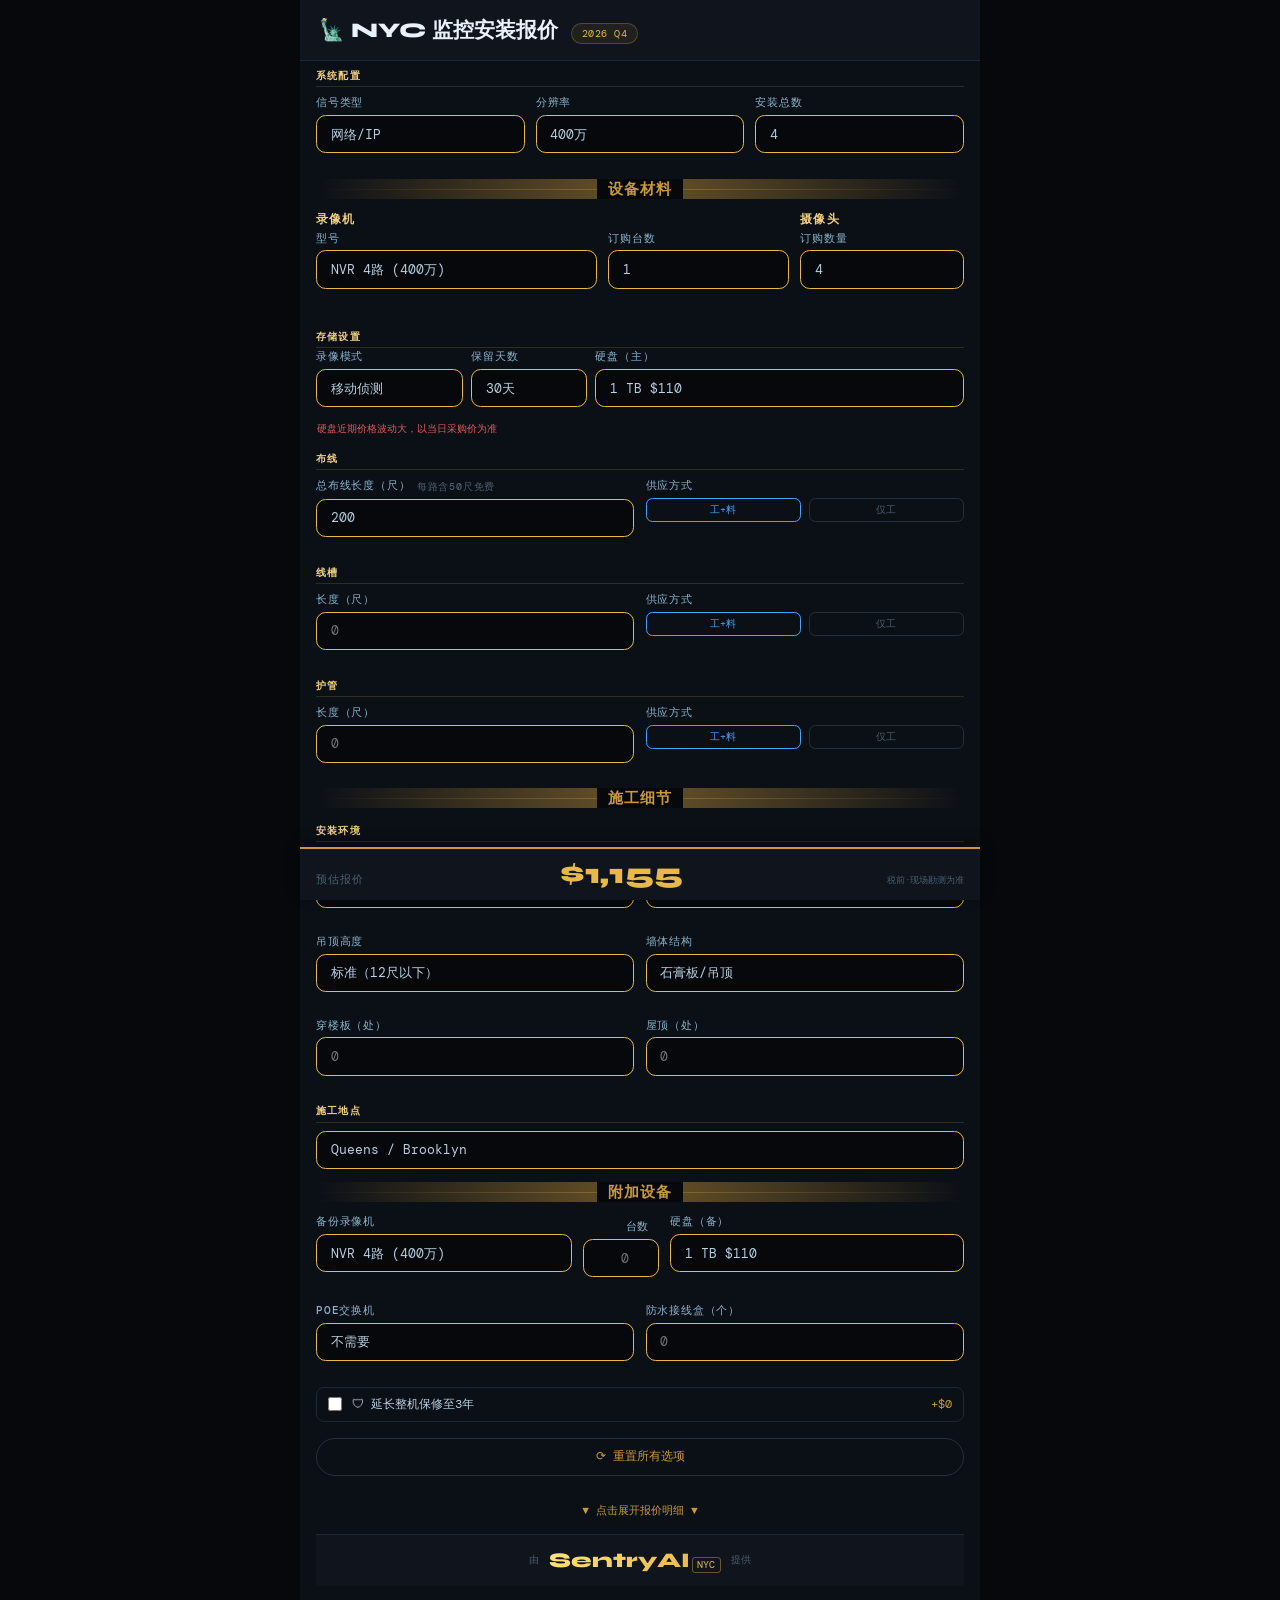
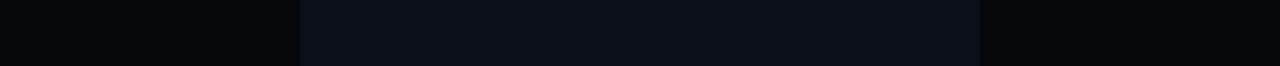
==== camquote/index.html @ ff7519e8 "camquote folder just created" ====
<!DOCTYPE html>
<html lang="zh">
<head>
<meta charset="UTF-8">
<meta name="viewport" content="width=device-width, initial-scale=1.0, user-scalable=yes">
<title>NYC 监控安装报价</title>
<link href="https://fonts.googleapis.com/css2?family=DM+Mono:ital,wght@0,400;0,500;1,400&family=Syne:wght@700;800&display=swap" rel="stylesheet">
<style>
*,*::before,*::after{margin:0;padding:0;box-sizing:border-box}
:root{
  --bg:#06080c;--s0:#0b0f16;--s1:#0f141d;--s2:#141b26;
  --border:#1c2736;--bdr2:#243040;
  --gold:#c9993a;--goldbr:#e8b84b;
  --blue:#4aa3ff; --bluebr:#6fb9ff;
  --text:#b8cfdf;--muted:#486070;--dim:#253545;
  --green:#5bc98a;--red:#e05c5c;
  --mono:'DM Mono',monospace;--head:'Syne',sans-serif;
}
body{background:var(--bg);color:var(--text);font-family:var(--mono);min-height:100vh;padding:0;margin:0}
.shell{max-width:680px;margin:0 auto;background:var(--s0);min-height:100vh;display:flex;flex-direction:column;position:relative}
.hdr{background:var(--s1);padding:1rem 1.2rem;border-bottom:1px solid var(--border);display:flex;align-items:baseline;gap:0.8rem;flex-wrap:wrap;position:sticky;top:0;z-index:10}
.hdr-title{font-family:var(--head);font-size:1.3rem;font-weight:800;color:#e8f2fc}
.tag{font-size:.6rem;padding:.18rem .6rem;border-radius:20px;background:#c9993a18;border:.5px solid #c9993a55;color:var(--goldbr);letter-spacing:.5px}
.main{padding:0 1rem 80px 1rem;flex:1}
.slabel{font-family:var(--head);font-size:.65rem;font-weight:700;text-transform:uppercase;letter-spacing:1.2px;color:#f0d080;margin:1rem 0 .5rem;padding-bottom:.2rem;border-bottom:1px solid #c9993a33}
.slabel:first-child{margin-top:.5rem}
.field{margin-bottom:.8rem}
.field>span{display:block;font-size:.68rem;color:#8ab4cc;text-transform:uppercase;letter-spacing:.8px;margin-bottom:.3rem;font-weight:500}
select,input[type=number],input[type=text]{width:100%;background:var(--bg);border:1px solid var(--goldbr);border-radius:.6rem;padding:.6rem .85rem;font-size:.83rem;font-family:var(--mono);color:var(--text);appearance:none}
select:focus,input:focus{outline:none;border-color:var(--gold)}
.hint{font-size:.62rem;color:var(--muted);margin-top:.2rem;line-height:1.4}
.hint-inline{font-size:.62rem;color:var(--muted);margin-left:.4rem;vertical-align:middle;display:inline-block;}
.hint-warn{font-size:.62rem;color:#c9993a;margin-top:.2rem}
.hint-alert{font-size:.62rem;color:var(--red);margin-top:.2rem;font-weight:500}
.field-row2{display:grid;grid-template-columns:1fr 1fr;gap:.7rem;margin-bottom:.8rem}
/* three-column rows for compact groups */
.field-row3{display:grid;grid-template-columns:1fr 1fr 1fr;gap:.7rem;margin-bottom:.8rem}
.field-row4{display:grid;grid-template-columns:1fr 1fr 1fr;gap:.7rem;margin-bottom:.8rem}
.field-row-compact{display:grid;grid-template-columns:1.4fr 0.8fr 1fr;gap:.7rem;margin-bottom:.8rem}
.field-row-section{display:grid;grid-template-columns:1fr 1fr;gap:.7rem;margin-bottom:.25rem}
.section-title{display:block;font-family:var(--head);font-size:.72rem;font-weight:700;text-transform:uppercase;letter-spacing:1.2px;color:#f0d080}
.section-divider{height:1px;margin:.3rem 0 1rem;background:linear-gradient(90deg,transparent,rgba(201,153,58,.5),transparent);position:relative}
.section-divider::before{content:'⋯';position:absolute;top:-.55rem;left:50%;transform:translateX(-50%);color:var(--gold);background:var(--bg);padding:0 .3rem;font-size:.8rem}
.section-divider.section-divider-label{height:auto;margin:.8rem 0;display:flex;justify-content:center;align-items:center;position:relative;color:var(--gold);font-size:.92rem;font-weight:700;letter-spacing:1px;}
.section-divider.section-divider-label::before{content:none}
.section-divider.section-divider-label::after{content:'';position:absolute;left:0;right:0;top:50%;height:1px;background:linear-gradient(90deg,transparent,rgba(201,153,58,.4),transparent);z-index:0}
.section-divider.section-divider-label span{position:relative;z-index:1;padding:0 .7rem;background:var(--bg);}
.checks{display:flex;flex-direction:column;gap:.5rem}
.chk{display:flex;align-items:center;gap:.6rem;font-size:.78rem;color:var(--text);cursor:pointer;padding:.5rem .7rem;border-radius:.5rem;border:1px solid var(--border)}
.chk:hover{border-color:var(--bdr2)}
.chk input{accent-color:var(--goldbr);width:14px;height:14px}
.chk-price{margin-left:auto;color:var(--gold);font-size:.72rem}
.warehouse-extra{display:none;background:var(--s2);border:1px solid var(--border);border-radius:.7rem;padding:.7rem .8rem;margin-bottom:.8rem}
.warehouse-extra.show{display:block}
.btn-reset{width:100%;margin:1rem 0 1.2rem;padding:.6rem;background:transparent;border:1px solid var(--bdr2);border-radius:2rem;color:var(--gold);font-family:var(--mono);font-size:.75rem;cursor:pointer}
.btn-reset:hover{border-color:var(--goldbr);background:#c9993a0d}
.price-bar{position:fixed;bottom:0;left:0;right:0;max-width:680px;margin:0 auto;background:var(--s1);border-top:2px solid var(--gold);padding:0.7rem 1rem;display:flex;justify-content:space-between;align-items:baseline;z-index:20;box-shadow:0 -4px 12px rgba(0,0,0,0.4)}
.total-lbl{font-size:.7rem;color:var(--muted);letter-spacing:1px;text-transform:uppercase}
.total-num{font-family:var(--head);font-size:1.8rem;font-weight:800;color:var(--goldbr);line-height:1}
.total-note{font-size:.55rem;color:var(--muted);margin-left:.5rem}
.breakdown{margin-top:.5rem;width:100%;border-collapse:collapse;background:var(--s2);border-radius:.8rem;overflow:hidden}
.br-head td{font-family:var(--head);font-size:.6rem;font-weight:700;text-transform:uppercase;letter-spacing:1px;color:var(--gold);padding:.6rem 0 .2rem;border-bottom:1px solid var(--bdr2)}
.br-row td{padding:.35rem 0;border-bottom:1px solid var(--border);font-size:.75rem}
.br-label{color:var(--muted)}
.br-amt{text-align:right;font-weight:500;color:var(--text)}
.br-amt.zero{color:var(--dim)}
.br-amt.accent{color:var(--goldbr)}
.br-sub td{padding:.5rem 0;border-top:1px solid var(--bdr2);font-size:.78rem;font-weight:500}
.est-box{background:var(--s2);border:1px solid var(--border);border-radius:.8rem;padding:.8rem;margin:1rem 0}
.est-item{display:flex;justify-content:space-between;align-items:baseline;margin-bottom:.4rem}
.est-lbl{font-size:.65rem;color:var(--muted)}
.est-val{font-size:.9rem;color:var(--goldbr);font-weight:500}
.logo-footer{border-top:1px solid var(--border);padding:.8rem;background:var(--s1);display:flex;justify-content:center;align-items:center;gap:.6rem;margin-top:1rem}
.logo-by,.logo-provide{font-size:.65rem;color:var(--muted)}
.sentryai-wordmark{display:inline-flex;align-items:flex-end}
.s-sentry{font-family:'Syne',sans-serif;font-weight:800;font-size:1.3rem;background:linear-gradient(130deg,#ffe47a,#e8b84b);-webkit-background-clip:text;-webkit-text-fill-color:transparent}
.s-ai{font-family:var(--mono);font-size:.6rem;color:var(--goldbr);margin-left:.1rem;border:.5px solid #e8b84b66;border-radius:3px;padding:.02rem .3rem}
.footnote{background:var(--bg);border-top:1px solid var(--border);padding:.5rem;font-size:.55rem;color:var(--muted);text-align:center}
.detail-toggle{text-align:center;margin:0.5rem 0;cursor:pointer;color:var(--gold);font-size:.7rem}
.detail-collapse{display:none}
.red-warning{color:var(--red);font-size:.65rem;margin-top:.3rem;font-weight:500}
.supply-select{display:flex;gap:.5rem;margin-top:.3rem}
.supply-option{flex:1;text-align:center;padding:.25rem;border-radius:.4rem;border:1px solid var(--bdr2);font-size:.65rem;cursor:pointer;background:transparent;color:var(--muted)}
.supply-option.active{border-color:var(--blue);background:transparent;color:var(--blue)}
</style>
</head>
<body>
<div class="shell">
<header class="hdr">
  <span class="hdr-title">🗽 NYC 监控安装报价</span>
  <span class="tag" id="tagDate"></span>
</header>

<div class="main">
  <!-- 系统配置 -->
  <div class="slabel">系统配置</div>
  <div class="field-row4">
    <div class="field">
      <span>信号类型</span>
      <select id="camType">
        <option value="ip">网络/IP</option>
        <option value="coax">同轴/模拟</option>
      </select>
    </div>
    <div class="field">
      <span>分辨率</span>
      <select id="resolution">
        <option value="2mp">200万</option>
        <option value="4mp" selected>400万</option>
        <option value="8mp">800万</option>
      </select>
    </div>
    <div class="field">
      <span>安装总数</span>
      <input type="number" id="camCount" min="0" max="256" value="4">
    </div>
  </div>
  <div class="section-divider section-divider-label"><span>设备材料</span></div>

  <!-- 录像机/摄像头 -->
  <div class="field-row-section" style="grid-template-columns:1.3fr 0.45fr; align-items:center; gap:.7rem;">
    <div class="section-title">录像机</div>
    <div class="section-title">摄像头</div>
  </div>
  <div class="field-row2" style="grid-template-columns:1.3fr 0.45fr; margin-bottom:.2rem;">
    <div class="field">
      <div class="field-row-compact" style="grid-template-columns:0.7fr 0.45fr;">
        <div class="field">
          <span>型号</span>
          <select id="recorderModel"></select>
        </div>
        <div class="field" style="align-self:flex-end;">
          <span style="white-space:nowrap;">订购台数</span>
          <input type="number" id="recorderQtyMain" min="0" max="1" value="1" step="1">
        </div>
      </div>
    </div>
    <div class="field">
      <span>订购数量</span>
      <input type="number" id="cameraBuyQty" min="0" max="256" value="4" step="1">
    </div>
  </div>

  <!-- 存储设置 -->
  <div class="slabel" style="margin:.1rem 0 .05rem">存储设置</div>
  <div class="field-row3" style="grid-template-columns:0.7fr 0.55fr 1.75fr; gap:.5rem;">
    <div class="field">
      <span>录像模式</span>
      <select id="recordMode">
        <option value="motion" selected>移动侦测</option>
        <option value="continuous">连续录像</option>
      </select>
    </div>
    <div class="field">
      <span>保留天数</span>
      <select id="retainDays">
        <option value="15">15天</option>
        <option value="30" selected>30天</option>
        <option value="60">60天</option>
      </select>
    </div>
    <div class="field">
      <span>硬盘（主）</span>
      <select id="hdd"></select>
    </div>
  </div>
  <div class="red-warning" style="margin:-0.65rem .05rem .35rem .05rem;">硬盘近期价格波动大，以当日采购价为准</div>

  <!-- 布线 -->
  <div class="slabel">布线</div>
  <div class="field-row2">
    <div class="field">
      <span>总布线长度（尺）<span class="hint-inline" id="cableHint">每路含50尺免费</span></span>
      <input type="number" id="totalCableFt" min="0" value="200" step="10">
    </div>
    <div class="field">
      <span>供应方式</span>
      <div class="supply-select" id="cableSupplyGroup">
        <div class="supply-option active" data-cable="full">工+料</div>
        <div class="supply-option" data-cable="self">仅工</div>
      </div>
    </div>
  </div>

  <!-- 线槽 -->
  <div class="slabel">线槽</div>
  <div class="field-row2">
    <div class="field">
      <span>长度（尺）</span>
      <input type="number" id="mouldingFt" min="0" value="" placeholder="0" step="10">
    </div>
    <div class="field">
      <span>供应方式</span>
      <div class="supply-select" id="mouldSupplyGroup">
        <div class="supply-option active" data-mould="full">工+料</div>
        <div class="supply-option" data-mould="self">仅工</div>
      </div>
    </div>
  </div>

  <!-- 护管 -->
  <div class="slabel">护管</div>
  <div class="field-row2">
    <div class="field">
      <span>长度（尺）</span>
      <input type="number" id="pipeFt" min="0" value="" placeholder="0" step="10">
    </div>
    <div class="field">
      <span>供应方式</span>
      <div class="supply-select" id="pipeSupplyGroup">
        <div class="supply-option active" data-pipe="full">工+料</div>
        <div class="supply-option" data-pipe="self">仅工</div>
      </div>
    </div>
  </div>
  <div class="section-divider section-divider-label"><span>施工细节</span></div>

  <!-- 安装环境 -->
  <div class="slabel">安装环境</div>
  <div class="field-row2">
    <div class="field">
      <span>场所类型</span>
      <select id="siteType">
        <option value="house">独立屋/商铺</option>
        <option value="apartment">公寓楼</option>
        <option value="office">办公室</option>
        <option value="warehouse">仓库/厂房</option>
      </select>
    </div>
    <div class="field">
      <span>施工状态</span>
      <select id="siteStatus">
        <option value="0.9">装修中</option>
        <option value="1.0" selected>已装修</option>
        <option value="1.1">有住户</option>
        <option value="1.2">营业中</option>
      </select>
    </div>
  </div>
  <div class="warehouse-extra" id="warehouseExtra">
    <div class="field" style="margin-bottom:0">
      <span>货架 / 障碍物</span>
      <select id="rackFactor">
        <option value="1.0">无货架 / 空旷</option>
        <option value="1.2">有货架 / 障碍物</option>
      </select>
    </div>
  </div>
  <div class="field-row2">
    <div class="field">
      <span>吊顶高度</span>
      <select id="ceilHeight">
        <option value="0">标准（12尺以下）</option>
        <option value="300">中高（12-17尺）+$300</option>
        <option value="lift">超高（17尺以上）需另计</option>
      </select>
    </div>
    <div class="field">
      <span>墙体结构</span>
      <select id="wallType">
        <option value="soft">石膏板/吊顶</option>
        <option value="tile">瓷砖墙 +$50/路</option>
        <option value="hard">混凝土/金属 +$30/路</option>
        <option value="siding">外墙挂板</option>
      </select>
    </div>
  </div>
  <div class="field" id="sidingField" style="display:none">
    <span>外墙挂板长度（尺）</span>
    <input type="number" id="sidingFt" min="0" value="" placeholder="0" step="10">
    <div class="hint">$0.5 / 尺</div>
  </div>
  <!-- 穿透（楼板 / 屋顶） -->
  <div class="field-row2">
    <div class="field">
      <span>穿楼板（处）</span>
      <input type="number" id="floorPen" min="0" value="" placeholder="0" step="1">
    </div>
    <div class="field">
      <span>屋顶（处）</span>
      <input type="number" id="roofPen" min="0" value="" placeholder="0" step="1">
    </div>
  </div>
  <div class="hint-alert" id="liftHint" style="display:none">⚠ 需高空作业车，费用 $2,000 起，请来电确认</div>

  <!-- 施工地点 -->
  <div class="slabel">施工地点</div>
  <div class="field">
    <select id="borough">
      <option value="0">Queens / Brooklyn</option>
      <option value="20">Staten Island / Bronx +$20</option>
      <option value="100">Manhattan +$100</option>
      <option value="50">25–50 英里 +$50</option>
      <option value="150">50 英里以上 +$150</option>
    </select>
  </div>

  <div class="section-divider section-divider-label"><span>附加设备</span></div>
  <div class="field-row-compact" style="grid-template-columns:1.35fr 0.4fr 1.55fr;">
    <div class="field">
      <span>备份录像机</span>
      <select id="recorderModel2"></select>
    </div>
    <div class="field" style="text-align:right;">
      <span style="display:inline-block;transform:translateX(-0.9em);">台数</span>
      <input type="number" id="recorderQty2" min="0" max="1" value="" placeholder="0" step="1" style="text-align:right;">
    </div>
    <div class="field">
      <span>硬盘（备）</span>
      <select id="hdd2"></select>
    </div>
  </div>
  <div class="field-row2">
    <div class="field">
      <span>PoE交换机</span>
      <select id="poeSwitch">
        <option value="0">不需要</option>
        <option value="65">4路 $65</option>
        <option value="95">8路 $95</option>
        <option value="145">16路 $145</option>
      </select>
    </div>
    <div class="field">
      <span>防水接线盒（个）</span>
      <input type="number" id="weatherBox" min="0" value="" placeholder="0" step="1">
    </div>
  </div>
  <div class="checks">
    <label class="chk">
      <input type="checkbox" id="chkWarranty">
      🛡 延长整机保修至3年
      <span class="chk-price" id="warrantyPrice">按录像机50%计算</span>
    </label>
  </div>

  <button class="btn-reset" id="btnReset">⟳ 重置所有选项</button>

  <!-- 施工预估 -->
  <!-- 明细折叠 -->
  <div class="detail-toggle" id="toggleDetail">▼ 点击展开报价明细 ▼</div>
  <div id="detailPanel" class="detail-collapse">
    <table class="breakdown">
      <tr class="br-head"><td colspan="2">设备</td></tr>
      <tr class="br-row"><td class="br-label">录像机<span id="lblRec"></span></td><td class="br-amt" id="valRec">—</td></tr>
       <tr class="br-row" id="rowRec2" style="display:none"><td class="br-label">备份录像机<span id="lblRec2"></span></td><td class="br-amt" id="valRec2">—</td></tr>
      <tr class="br-row"><td class="br-label">摄像头<span id="lblCam"></span></td><td class="br-amt" id="valCam">—</td></tr>
      <tr class="br-row"><td class="br-label">硬盘<span id="lblHdd"></span></td><td class="br-amt" id="valHdd">—</td></tr>
      <tr class="br-row" id="rowHdd2" style="display:none"><td class="br-label">备机硬盘<span id="lblHdd2"></span></td><td class="br-amt" id="valHdd2">—</td></tr>
      <tr class="br-sub"><td class="br-label">设备小计</td><td class="br-amt accent" id="valEquipSub">—</td></tr>
      <tr class="br-head"><td colspan="2">人工</td></tr>
      <tr class="br-row"><td class="br-label">基础出工</td><td class="br-amt" id="valBase">—</td></tr>
      <tr class="br-row"><td class="br-label"><span id="lblCamCount">0</span> 路 × $95</td><td class="br-amt" id="valLaborBase">—</td></tr>
      <tr class="br-row" id="rowLaborAdj"><td class="br-label">环境系数</td><td class="br-amt" id="valLaborAdj">—</td></tr>
      <tr class="br-row" id="rowEstDays"><td class="br-label">工时</td><td class="br-amt" id="valEstDays">—</td></tr>
      <tr class="br-row" id="rowWall"><td class="br-label">墙体附加</td><td class="br-amt" id="valWall">—</td></tr>
      <tr class="br-row" id="rowCeil"><td class="br-label">吊顶附加</td><td class="br-amt" id="valCeil">—</td></tr>
      <tr class="br-head"><td colspan="2">布线附加</td></tr>
      <tr class="br-row" id="rowOverrun"><td class="br-label">超出布线</td><td class="br-amt" id="valOverrun">—</td></tr>
      <tr class="br-row" id="rowMoulding"><td class="br-label">线槽</td><td class="br-amt" id="valMoulding">—</td></tr>
      <tr class="br-row" id="rowPipe"><td class="br-label">护管</td><td class="br-amt" id="valPipe">—</td></tr>
      <tr class="br-row" id="rowSiding"><td class="br-label">外墙挂板</td><td class="br-amt" id="valSiding">—</td></tr>
      <tr class="br-row" id="rowFloorPen"><td class="br-label">穿楼板</td><td class="br-amt" id="valFloorPen">—</td></tr>
      <tr class="br-row" id="rowRoofPen" style="display:none"><td class="br-label">屋顶穿透</td><td class="br-amt" id="valRoofPen">—</td></tr>
      <tr class="br-head"><td colspan="2">附加服务</td></tr>
      <tr class="br-row" id="rowPoe"><td class="br-label">PoE交换机</td><td class="br-amt" id="valPoe">—</td></tr>
      <tr class="br-row" id="rowWeather"><td class="br-label">防水接线盒</td><td class="br-amt" id="valWeather">—</td></tr>
      <tr class="br-row" id="rowWarranty"><td class="br-label">延保3年</td><td class="br-amt" id="valWarranty">—</td></tr>
      <tr class="br-head"><td colspan="2">施工地点附加</td></tr>
      <tr class="br-row" id="rowBorough"><td class="br-label" id="lblBorough">—</td><td class="br-amt" id="valBorough">—</td></tr>
    </table>
  </div>

  <div class="logo-footer"><span class="logo-by">由</span><div class="sentryai-wordmark"><span class="s-sentry">SentryAI</span><span class="s-ai">NYC</span></div><span class="logo-provide">提供</span></div>
</div>

<!-- 底部固定总价栏 -->
<div class="price-bar">
  <span class="total-lbl">预估报价</span>
  <span class="total-num" id="totalPrice">$0</span>
  <span class="total-note">税前·现场勘测为准</span>
</div>
</div>

<script>
// ── Price table ──────────────────────────────────────────────────────────────
// Keys are the SECOND column; parsed by parts[1]
var PRICES = {
  ip_2mp:    75,
  ip_4mp:    105,
  ip_8mp:    165,
  coax_2mp:  60,
  coax_4mp:  85,
  coax_8mp:  130,
  // per-resolution recorder pricing (NVR / DVR) — channel x resolution
  nvr_4ch_2mp: 75,
  nvr_4ch_4mp: 95,
  nvr_4ch_8mp: 130,
  nvr_8ch_2mp: 130,
  nvr_8ch_4mp: 165,
  nvr_8ch_8mp: 220,
  nvr_16ch_2mp:210,
  nvr_16ch_4mp:265,
  nvr_16ch_8mp:350,
  nvr_32ch_2mp:340,
  nvr_32ch_4mp:420,
  nvr_32ch_8mp:520,
  dvr_4ch_2mp: 70,
  dvr_4ch_4mp: 85,
  dvr_4ch_8mp: 120,
  dvr_8ch_2mp: 115,
  dvr_8ch_4mp: 140,
  dvr_8ch_8mp: 190,
  dvr_16ch_2mp:185,
  dvr_16ch_4mp:230,
  dvr_16ch_8mp:300,
  dvr_32ch_2mp:305,
  dvr_32ch_4mp:380,
  dvr_32ch_8mp:450,
  nvr_4ch:   95,
  nvr_8ch:   165,
  nvr_16ch:  265,
  nvr_32ch:  420,
  dvr_4ch:   85,
  dvr_8ch:   140,
  dvr_16ch:  230,
  dvr_32ch:  380,
  hdd_1t:    110,
  hdd_2t:    130,
  hdd_4t:    220,
  hdd_6t:    260,
  hdd_8t:    310,
  hdd_16t:   620,
  hdd_32t:   890,
  hdd_64t:   1650,
  hdd_128t:  2900,
  roof_pen:  100,
  base_fee:  150,
  labor_per_cam: 95,
  weather_box:   65,
  floor_pen:     250,
  // FIX: keys now match exactly what pr() looks up
  overrun_full:  1.5,
  overrun_self:  1.2,
  mould_full:    6,
  mould_self:    3,
  pipe_full:     12.5,
  pipe_self:     10,
  siding_ft:     0.5,
  wall_tile:     50,
  wall_hard:     30,
  ceil_high:     300
};

function pr(key){ return PRICES[key] || 0; }
function fmt(n){ return '$' + Math.round(n).toLocaleString(); }
function $(id){ return document.getElementById(id); }
function show(id, v){ var e=$(id); if(e) e.style.display = v ? '' : 'none'; }

// ── Recorder channel options (4/8/16/32) and per-resolution pricing handled in PRICES
var REC_CHANNELS = [4,8,16,32];
var HDD_OPTIONS = [
  {key:'hdd_no',   tb:0,   label:'无硬盘 / 自备'},
  {key:'hdd_1t',   tb:1,   label:'1 TB'},
  {key:'hdd_2t',   tb:2,   label:'2 TB'},
  {key:'hdd_4t',   tb:4,   label:'4 TB'},
  {key:'hdd_6t',   tb:6,   label:'6 TB'},
  {key:'hdd_8t',   tb:8,   label:'8 TB'},
  {key:'hdd_16t',  tb:16,  label:'16 TB (8TB×2)'},
  {key:'hdd_32t',  tb:32,  label:'32 TB (NAS)'},
  {key:'hdd_64t',  tb:64,  label:'64 TB (NAS)'},
  {key:'hdd_128t', tb:128, label:'128 TB (NAS)'}
];

var cableSupply = 'full';
var mouldSupply = 'full';
var pipeSupply  = 'full';
var cameraBuyEdited = false;
var recorderModelEdited = false;

// ── Populate selects ─────────────────────────────────────────────────────────
function populateRecorderSelect(){
  var type = $('camType').value;
  var res  = $('resolution').value;
  var kind = (type === 'ip' ? 'nvr' : 'dvr');
  var sel1 = $('recorderModel');
  var sel2 = $('recorderModel2');
  var prev1 = sel1.value, prev2 = sel2 ? sel2.value : null;
  sel1.innerHTML = '';
  if(sel2) sel2.innerHTML = '';
  for(var i = 0; i < REC_CHANNELS.length; i++){
    var ch = REC_CHANNELS[i];
    var key = kind + '_' + ch + 'ch_' + res;
    var label = (kind === 'nvr' ? 'NVR ' : 'DVR ') + ch + '路 (' + (res === '2mp' ? '200万' : res === '4mp' ? '400万' : '800万') + ')';
    var opt = document.createElement('option');
    opt.value = key;
    opt.textContent = label;
    sel1.appendChild(opt);
    if(sel2){
      var opt2 = opt.cloneNode(true);
      sel2.appendChild(opt2);
    }
  }
  if(prev1 && Array.from(sel1.options).some(function(o){ return o.value === prev1; })) sel1.value = prev1;
  if(prev2 && sel2 && Array.from(sel2.options).some(function(o){ return o.value === prev2; })) sel2.value = prev2;
}

function buildHddSelect(){
  var sel = $('hdd');
  var sel2 = $('hdd2');
  sel.innerHTML = '';
  if(sel2) sel2.innerHTML = '';
  for(var i = 0; i < HDD_OPTIONS.length; i++){
    var opt = document.createElement('option');
    opt.value = HDD_OPTIONS[i].key;
    opt.textContent = HDD_OPTIONS[i].label + ' $' + pr(HDD_OPTIONS[i].key);
    sel.appendChild(opt);
    if(sel2){
      var opt2 = opt.cloneNode(true);
      sel2.appendChild(opt2);
    }
  }
}

function calcNeededTB(n, res, mode, days){
 var kbps = {'2mp':1000, '4mp':2000, '8mp':4000}[res] || 2000;
 var ratio = (mode === 'motion' ? 0.3 : 1.0);
 // kbps -> bits -> bytes -> TB
 return n * kbps * 1000 * 86400 * days / 8 / 1000000000000 * ratio;
}

function autoSelectHdd(){
  var n    = Math.max(0, parseInt($('camCount').value) || 0);
  var res  = $('resolution').value;
  var mode = $('recordMode').value;
  var days = parseInt($('retainDays').value) || 30;
  var needed = calcNeededTB(n, res, mode, days);
  var pick = HDD_OPTIONS[0];
  for(var i = 0; i < HDD_OPTIONS.length; i++){
    if(HDD_OPTIONS[i].tb >= needed && HDD_OPTIONS[i].key !== 'hdd_no'){ pick = HDD_OPTIONS[i]; break; }
  }
  buildHddSelect();
  $('hdd').value = pick.key;
  if($('hdd2')) $('hdd2').value = pick.key;
}

function autoSelectRecorderModel(){
  if(recorderModelEdited) return;
  var n = Math.max(0, parseInt($('camCount').value) || 0);
  var sel = $('recorderModel');
  if(!sel || !sel.options.length) return;
  for(var i = 0; i < sel.options.length; i++){
    var match = sel.options[i].value.match(/_(\d+)ch_/);
    var ch = match ? parseInt(match[1], 10) : NaN;
    if(!isNaN(ch) && ch >= Math.max(1, n)){
      sel.value = sel.options[i].value;
      return;
    }
  }
  sel.value = sel.options[sel.options.length - 1].value;
}

function updateCableDefault(){
  var n = Math.max(0, parseInt($('camCount').value) || 0);
  var defLen = n * 50;
  $('totalCableFt').value = defLen;
  $('cableHint').innerHTML = '每路含50尺免费';
}

function estWorkDays(n){
  if(n <= 0) return '0 小时';
  // 每4路 = 1 天 = 8 小时，按0.25天（2小时）粒度向上取整并以小时显示
  var days = n / 4;
  var quarters = Math.ceil(days * 4 - 1e-9);
  var roundedDays = quarters / 4;
  var hours = Math.round(roundedDays * 8);
  return hours + ' 小时';
}

// ── Main compute ─────────────────────────────────────────────────────────────
function compute(){
  var camType = $('camType').value;
  var res     = $('resolution').value;
  var n       = Math.max(0, parseInt($('camCount').value) || 0);

  // Camera purchase
  var camKey  = (camType === 'ip' ? 'ip_' : 'coax_') + res;
  var camUnit = pr(camKey);
  var camBuy  = Math.max(0, parseInt($('cameraBuyQty').value) || 0);
  var camCost = camBuy * camUnit;

  // Recorder purchase (主机 + 备机)
  var recKey1  = $('recorderModel').value;
  var recUnit1 = pr(recKey1);
  var recQty1  = Math.max(0, parseInt($('recorderQtyMain').value) || 0);
  var recCost1 = recQty1 * recUnit1;

  var recKey2  = $('recorderModel2') ? $('recorderModel2').value : null;
  var recUnit2 = recKey2 ? pr(recKey2) : 0;
  var recQty2  = Math.max(0, parseInt($('recorderQty2') ? $('recorderQty2').value : 0) || 0);
  var recCost2 = recQty2 * recUnit2;

  // HDD (主机 + 备机)
  var hddKey  = $('hdd').value;
  var hddUnit = pr(hddKey);
  var hddCost1 = (hddKey === 'hdd_no' ? 0 : hddUnit) * recQty1;
  var hddKey2 = $('hdd2') ? $('hdd2').value : 'hdd_no';
  var hddUnit2 = pr(hddKey2);
  var hddCost2 = (hddKey2 === 'hdd_no' ? 0 : hddUnit2) * recQty2;

  var recCost = recCost1 + recCost2;
  var hddCost = hddCost1 + hddCost2;
  var equipSub = recCost + camCost + hddCost;

  // Add-ons
  var poeFee    = parseFloat($('poeSwitch').value) || 0;
  var weatherN  = Math.max(0, parseInt($('weatherBox').value) || 0);
  var weatherCost = weatherN * pr('weather_box');
  equipSub += poeFee + weatherCost;

  // Labor
  var baseFee   = pr('base_fee');
  var perCam    = pr('labor_per_cam');
  var laborRaw  = baseFee + perCam * n;
  var sceneFac  = {house:1.0, apartment:1.2, office:0.9, warehouse:1.3}[$('siteType').value] || 1.0;
  var statusFac = parseFloat($('siteStatus').value) || 1;
  var rackFac   = ($('siteType').value === 'warehouse' ? parseFloat($('rackFactor').value) || 1 : 1);
  var totalFac  = sceneFac * statusFac * rackFac;
  var laborAdj  = Math.round(laborRaw * totalFac);

  // Wall surcharge
  var wallType = $('wallType').value;
  var wallFee  = (wallType === 'tile' ? pr('wall_tile') * n : wallType === 'hard' ? pr('wall_hard') * n : 0);

  // Ceiling surcharge
  var ceilFee = ($('ceilHeight').value === '300' ? pr('ceil_high') : 0);

  // Siding
  var sidingFt  = (wallType === 'siding' ? Math.max(0, parseFloat($('sidingFt').value) || 0) : 0);
  var sidingFee = sidingFt * pr('siding_ft');

  // Floor penetration — FIX: element now exists in HTML
  var floorPenN   = Math.max(0, parseInt($('floorPen').value) || 0);
  var floorPenFee = floorPenN * pr('floor_pen');

  // Cable overrun — FIX: key names corrected
  var totalCable   = Math.max(0, parseFloat($('totalCableFt').value) || 0);
  var includedCable = n * 50;
  var overrunFt    = Math.max(0, totalCable - includedCable);
  var overrunRate  = (cableSupply === 'self' ? pr('overrun_self') : pr('overrun_full'));
  var overrunCost  = overrunFt * overrunRate;

  // Moulding — FIX: key names corrected
  var mouldFt   = Math.max(0, parseFloat($('mouldingFt').value) || 0);
  var mouldRate = (mouldSupply === 'self' ? pr('mould_self') : pr('mould_full'));
  var mouldCost = mouldFt * mouldRate;

  // Conduit — FIX: key names corrected
  var pipeFt   = Math.max(0, parseFloat($('pipeFt').value) || 0);
  var pipeRate = (pipeSupply === 'self' ? pr('pipe_self') : pr('pipe_full'));
  var pipeCost = pipeFt * pipeRate;

  // Warranty (按所有录像机总价的50%)
  var warrantyCost = 0;
  if($('chkWarranty').checked){
    var rawWarranty = (recCost) * 0.5;
    warrantyCost = Math.ceil(rawWarranty / 10) * 10;
  }
  $('warrantyPrice').innerHTML = '+$' + warrantyCost;

  // Borough surcharge
  var boroughFee = parseFloat($('borough').value) || 0;

  // Roof penetration
  var roofPenN = Math.max(0, parseInt($('roofPen').value) || 0);
  var roofPenFee = roofPenN * pr('roof_pen');

  // ── Total ──
  var total = equipSub + laborAdj + wallFee + ceilFee + sidingFee + floorPenFee + roofPenFee + overrunCost + mouldCost + pipeCost + warrantyCost + boroughFee;
  $('totalPrice').textContent = fmt(total);

  // ── Breakdown ──
  function recLabelFromKey(k){ if(!k) return ''; return k.replace('nvr_','NVR ').replace('dvr_','DVR ').replace('ch_','路 ').replace('_4mp',' (400万)').replace('_8mp',' (800万)'); }
  var recModelLabel1 = recLabelFromKey(recKey1);
  $('lblRec').innerHTML = ' ' + recModelLabel1 + ' ×' + recQty1 + '台';
  setAmt('valRec', recCost1);

  if(recQty2 > 0){
    show('rowRec2', true);
    $('lblRec2').innerHTML = ' ' + recLabelFromKey(recKey2) + ' ×' + recQty2 + '台';
    setAmt('valRec2', recCost2);
  } else show('rowRec2', false);

  $('lblCam').innerHTML = ' ' + camBuy + '个 × ' + camKey.split('_')[1];
  setAmt('valCam', camCost);

  var hddLabel = null;
  for(var i = 0; i < HDD_OPTIONS.length; i++){ if(HDD_OPTIONS[i].key === hddKey){ hddLabel = HDD_OPTIONS[i]; break; } }
  $('lblHdd').innerHTML = ' ' + (hddLabel ? hddLabel.label : '') + ' ×' + recQty1 + '台';
  setAmt('valHdd', hddCost1);

  if(recQty2 > 0 && $('hdd2')){
    var hddLabel2 = null;
    for(var j = 0; j < HDD_OPTIONS.length; j++){ if(HDD_OPTIONS[j].key === hddKey2){ hddLabel2 = HDD_OPTIONS[j]; break; } }
    $('lblHdd2').innerHTML = ' ' + (hddLabel2 ? hddLabel2.label : '') + ' ×' + recQty2 + '台';
    setAmt('valHdd2', hddCost2);
    show('rowHdd2', true);
  } else show('rowHdd2', false);

  $('valEquipSub').textContent = fmt(equipSub);
  setAmt('valBase', baseFee);
  $('lblCamCount').innerHTML = n;
  setAmt('valLaborBase', perCam * n);

  show('rowLaborAdj', Math.abs(totalFac - 1) > 0.01);
  $('valLaborAdj').textContent = '×' + totalFac.toFixed(2);

  show('rowWall', wallFee > 0);
  if(wallFee > 0) setAmt('valWall', wallFee, 'accent');

  show('rowCeil', ceilFee > 0);
  if(ceilFee > 0) setAmt('valCeil', ceilFee, 'accent');

  show('rowOverrun', overrunFt > 0);
  if(overrunFt > 0) setAmt('valOverrun', overrunCost);

  show('rowMoulding', mouldFt > 0);
  if(mouldFt > 0) setAmt('valMoulding', mouldCost);

  show('rowPipe', pipeFt > 0);
  if(pipeFt > 0) setAmt('valPipe', pipeCost);

  show('rowSiding', sidingFt > 0);
  if(sidingFt > 0) setAmt('valSiding', sidingFee);

  show('rowFloorPen', floorPenFee > 0);
  if(floorPenFee > 0) setAmt('valFloorPen', floorPenFee, 'accent');

  show('rowRoofPen', roofPenFee > 0);
  if(roofPenFee > 0) setAmt('valRoofPen', roofPenFee, 'accent');

  show('rowPoe', poeFee > 0);
  if(poeFee > 0) setAmt('valPoe', poeFee);

  show('rowWeather', weatherCost > 0);
  if(weatherCost > 0) setAmt('valWeather', weatherCost);

  show('rowWarranty', warrantyCost > 0);
  if(warrantyCost > 0) setAmt('valWarranty', warrantyCost);

  show('rowBorough', boroughFee > 0);
  if(boroughFee > 0){
    var boroughText = $('borough').options[$('borough').selectedIndex].text;
    $('lblBorough').innerHTML = boroughText.split('+')[0];
    setAmt('valBorough', boroughFee, 'accent');
  }

  var est = estWorkDays(n);
  if($('estDays')) $('estDays').innerHTML = est;
  if($('valEstDays')){ $('valEstDays').textContent = est; show('rowEstDays', true); }
}

function setAmt(id, val, cls){
  var el = $(id); if(!el) return;
  el.textContent = fmt(Math.abs(val));
  el.className = 'br-amt' + (val === 0 ? ' zero' : '') + (cls ? ' ' + cls : '');
}

// ── Reset ─────────────────────────────────────────────────────────────────────
function resetAll(){
  $('camType').value       = 'ip';
  $('resolution').value    = '4mp';
  $('camCount').value      = '4';
  $('cameraBuyQty').value  = '4';
  $('recorderQtyMain').value   = '1';
  if($('recorderQty2')) $('recorderQty2').value = '';
  if($('recorderModel2')) $('recorderModel2').value = '';
  if($('hdd2')) $('hdd2').value = 'hdd_no';
  $('recordMode').value    = 'motion';
  $('retainDays').value    = '30';
  $('mouldingFt').value    = '';
  $('pipeFt').value        = '';
  $('floorPen').value      = '';
  if($('roofPen')) $('roofPen').value = '';
  $('siteType').value      = 'house';
  $('siteStatus').value    = '1.0';
  $('rackFactor').value    = '1.0';
  $('ceilHeight').value    = '0';
  $('wallType').value      = 'soft';
  $('sidingFt').value      = '';
  $('borough').value       = '0';
  $('poeSwitch').value     = '0';
  $('weatherBox').value    = '';
  $('chkWarranty').checked = false;
  show('sidingField', false);
  show('liftHint', false);
  $('warehouseExtra').classList.remove('show');

  cableSupply = 'full';
  mouldSupply = 'full';
  pipeSupply  = 'full';
  cameraBuyEdited = false;
  recorderModelEdited = false;

  document.querySelectorAll('[data-cable]').forEach(function(el){ el.classList.remove('active'); });
  document.querySelector('[data-cable="full"]').classList.add('active');
  document.querySelectorAll('[data-mould]').forEach(function(el){ el.classList.remove('active'); });
  document.querySelector('[data-mould="full"]').classList.add('active');
  document.querySelectorAll('[data-pipe]').forEach(function(el){ el.classList.remove('active'); });
  document.querySelector('[data-pipe="full"]').classList.add('active');

  populateRecorderSelect();
  buildHddSelect();
  updateCableDefault();
  autoSelectHdd();
  compute();
}

// ── Event handlers ────────────────────────────────────────────────────────────
function onCamCountChange(){
  updateCableDefault();
  if(!cameraBuyEdited){ $('cameraBuyQty').value = $('camCount').value; }
  autoSelectRecorderModel();
  buildHddSelect(); autoSelectHdd(); compute();
}
function onSiteChange(){
  $('warehouseExtra').classList.toggle('show', $('siteType').value === 'warehouse');
  compute();
}
function onWallChange(){ show('sidingField', $('wallType').value === 'siding'); compute(); }
function onCeilChange(){ show('liftHint', $('ceilHeight').value === 'lift'); compute(); }

document.querySelectorAll('[data-cable]').forEach(function(btn){
  btn.addEventListener('click', function(){
    cableSupply = this.getAttribute('data-cable');
    document.querySelectorAll('[data-cable]').forEach(function(b){ b.classList.remove('active'); });
    this.classList.add('active');
    compute();
  });
});
document.querySelectorAll('[data-mould]').forEach(function(btn){
  btn.addEventListener('click', function(){
    mouldSupply = this.getAttribute('data-mould');
    document.querySelectorAll('[data-mould]').forEach(function(b){ b.classList.remove('active'); });
    this.classList.add('active');
    compute();
  });
});
document.querySelectorAll('[data-pipe]').forEach(function(btn){
  btn.addEventListener('click', function(){
    pipeSupply = this.getAttribute('data-pipe');
    document.querySelectorAll('[data-pipe]').forEach(function(b){ b.classList.remove('active'); });
    this.classList.add('active');
    compute();
  });
});

$('camCount').addEventListener('input',   onCamCountChange);
$('camCount').addEventListener('change',  onCamCountChange);
$('cameraBuyQty').addEventListener('input', function(){ cameraBuyEdited = true; compute(); });
$('recorderModel').addEventListener('change', function(){ recorderModelEdited = true; compute(); });
$('recorderModel2') && $('recorderModel2').addEventListener('change', compute);
$('recorderQtyMain').addEventListener('input', compute);
$('recorderQty2') && $('recorderQty2').addEventListener('input', compute);
$('camType').addEventListener('change', function(){ populateRecorderSelect(); autoSelectHdd(); compute(); });
$('resolution').addEventListener('change', function(){ populateRecorderSelect(); autoSelectHdd(); compute(); });
$('recordMode').addEventListener('change', function(){ buildHddSelect(); autoSelectHdd(); compute(); });
$('retainDays').addEventListener('change', function(){ autoSelectHdd(); compute(); });
$('hdd').addEventListener('change', compute);
$('hdd2') && $('hdd2').addEventListener('change', compute);
$('totalCableFt').addEventListener('input', compute);
$('mouldingFt').addEventListener('input', compute);
$('pipeFt').addEventListener('input', compute);
$('floorPen').addEventListener('input', compute);
$('siteType').addEventListener('change', onSiteChange);
$('siteStatus').addEventListener('change', compute);
$('rackFactor').addEventListener('change', compute);
$('ceilHeight').addEventListener('change', onCeilChange);
$('wallType').addEventListener('change', onWallChange);
$('sidingFt').addEventListener('input', compute);
$('borough').addEventListener('change', compute);
$('poeSwitch').addEventListener('change', compute);
$('weatherBox').addEventListener('input', compute);
$('chkWarranty').addEventListener('change', compute);
$('btnReset').addEventListener('click', resetAll);

$('toggleDetail').addEventListener('click', function(){
  var panel = $('detailPanel');
  if(panel.style.display === 'none' || panel.style.display === ''){
    panel.style.display = 'block';
    $('toggleDetail').innerHTML = '▲ 收起报价明细 ▲';
  } else {
    panel.style.display = 'none';
    $('toggleDetail').innerHTML = '▼ 点击展开报价明细 ▼';
  }
});

// ── Init ──────────────────────────────────────────────────────────────────────
(function(){
  var d = new Date();
  $('tagDate').textContent = d.getFullYear() + ' Q' + Math.ceil((d.getMonth() + 1) / 3);
  populateRecorderSelect();
  buildHddSelect();
  updateCableDefault();
  autoSelectHdd();
  onSiteChange();
  compute();
  $('detailPanel').style.display = 'none';
})();
</script>
</body>
</html>
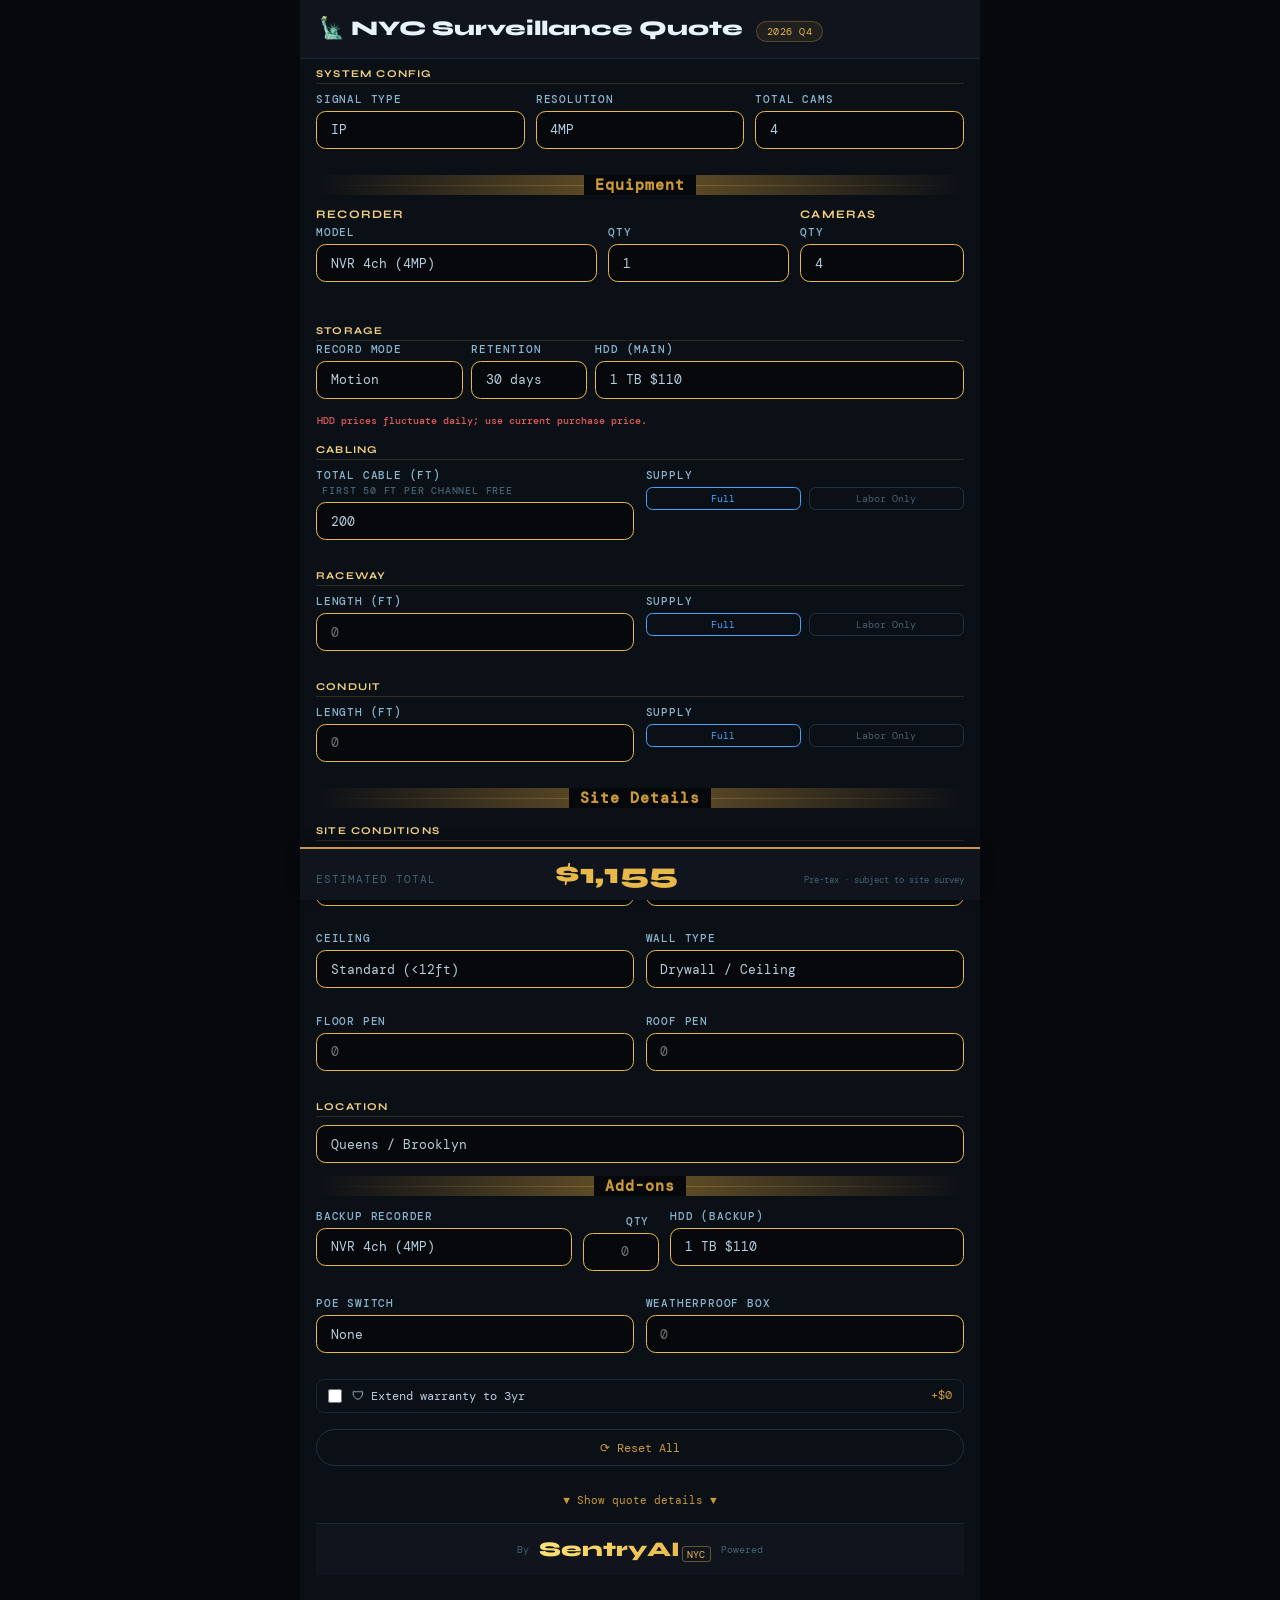
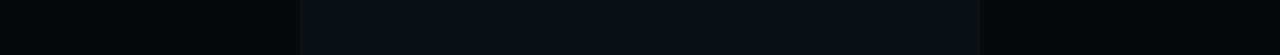
==== commit be1adb93: "Update print statement from 'Hello' to 'Goodbye'" ====
--- a/camquote/index.html
+++ b/camquote/index.html
@@ -1,911 +1,14 @@
 <!DOCTYPE html>
-<html lang="zh">
+<html lang="en">
 <head>
-<meta charset="UTF-8">
-<meta name="viewport" content="width=device-width, initial-scale=1.0, user-scalable=yes">
-<title>NYC 监控安装报价</title>
-<link href="https://fonts.googleapis.com/css2?family=DM+Mono:ital,wght@0,400;0,500;1,400&family=Syne:wght@700;800&display=swap" rel="stylesheet">
-<style>
-*,*::before,*::after{margin:0;padding:0;box-sizing:border-box}
-:root{
-  --bg:#06080c;--s0:#0b0f16;--s1:#0f141d;--s2:#141b26;
-  --border:#1c2736;--bdr2:#243040;
-  --gold:#c9993a;--goldbr:#e8b84b;
-  --blue:#4aa3ff; --bluebr:#6fb9ff;
-  --text:#b8cfdf;--muted:#486070;--dim:#253545;
-  --green:#5bc98a;--red:#e05c5c;
-  --mono:'DM Mono',monospace;--head:'Syne',sans-serif;
-}
-body{background:var(--bg);color:var(--text);font-family:var(--mono);min-height:100vh;padding:0;margin:0}
-.shell{max-width:680px;margin:0 auto;background:var(--s0);min-height:100vh;display:flex;flex-direction:column;position:relative}
-.hdr{background:var(--s1);padding:1rem 1.2rem;border-bottom:1px solid var(--border);display:flex;align-items:baseline;gap:0.8rem;flex-wrap:wrap;position:sticky;top:0;z-index:10}
-.hdr-title{font-family:var(--head);font-size:1.3rem;font-weight:800;color:#e8f2fc}
-.tag{font-size:.6rem;padding:.18rem .6rem;border-radius:20px;background:#c9993a18;border:.5px solid #c9993a55;color:var(--goldbr);letter-spacing:.5px}
-.main{padding:0 1rem 80px 1rem;flex:1}
-.slabel{font-family:var(--head);font-size:.65rem;font-weight:700;text-transform:uppercase;letter-spacing:1.2px;color:#f0d080;margin:1rem 0 .5rem;padding-bottom:.2rem;border-bottom:1px solid #c9993a33}
-.slabel:first-child{margin-top:.5rem}
-.field{margin-bottom:.8rem}
-.field>span{display:block;font-size:.68rem;color:#8ab4cc;text-transform:uppercase;letter-spacing:.8px;margin-bottom:.3rem;font-weight:500}
-select,input[type=number],input[type=text]{width:100%;background:var(--bg);border:1px solid var(--goldbr);border-radius:.6rem;padding:.6rem .85rem;font-size:.83rem;font-family:var(--mono);color:var(--text);appearance:none}
-select:focus,input:focus{outline:none;border-color:var(--gold)}
-.hint{font-size:.62rem;color:var(--muted);margin-top:.2rem;line-height:1.4}
-.hint-inline{font-size:.62rem;color:var(--muted);margin-left:.4rem;vertical-align:middle;display:inline-block;}
-.hint-warn{font-size:.62rem;color:#c9993a;margin-top:.2rem}
-.hint-alert{font-size:.62rem;color:var(--red);margin-top:.2rem;font-weight:500}
-.field-row2{display:grid;grid-template-columns:1fr 1fr;gap:.7rem;margin-bottom:.8rem}
-/* three-column rows for compact groups */
-.field-row3{display:grid;grid-template-columns:1fr 1fr 1fr;gap:.7rem;margin-bottom:.8rem}
-.field-row4{display:grid;grid-template-columns:1fr 1fr 1fr;gap:.7rem;margin-bottom:.8rem}
-.field-row-compact{display:grid;grid-template-columns:1.4fr 0.8fr 1fr;gap:.7rem;margin-bottom:.8rem}
-.field-row-section{display:grid;grid-template-columns:1fr 1fr;gap:.7rem;margin-bottom:.25rem}
-.section-title{display:block;font-family:var(--head);font-size:.72rem;font-weight:700;text-transform:uppercase;letter-spacing:1.2px;color:#f0d080}
-.section-divider{height:1px;margin:.3rem 0 1rem;background:linear-gradient(90deg,transparent,rgba(201,153,58,.5),transparent);position:relative}
-.section-divider::before{content:'⋯';position:absolute;top:-.55rem;left:50%;transform:translateX(-50%);color:var(--gold);background:var(--bg);padding:0 .3rem;font-size:.8rem}
-.section-divider.section-divider-label{height:auto;margin:.8rem 0;display:flex;justify-content:center;align-items:center;position:relative;color:var(--gold);font-size:.92rem;font-weight:700;letter-spacing:1px;}
-.section-divider.section-divider-label::before{content:none}
-.section-divider.section-divider-label::after{content:'';position:absolute;left:0;right:0;top:50%;height:1px;background:linear-gradient(90deg,transparent,rgba(201,153,58,.4),transparent);z-index:0}
-.section-divider.section-divider-label span{position:relative;z-index:1;padding:0 .7rem;background:var(--bg);}
-.checks{display:flex;flex-direction:column;gap:.5rem}
-.chk{display:flex;align-items:center;gap:.6rem;font-size:.78rem;color:var(--text);cursor:pointer;padding:.5rem .7rem;border-radius:.5rem;border:1px solid var(--border)}
-.chk:hover{border-color:var(--bdr2)}
-.chk input{accent-color:var(--goldbr);width:14px;height:14px}
-.chk-price{margin-left:auto;color:var(--gold);font-size:.72rem}
-.warehouse-extra{display:none;background:var(--s2);border:1px solid var(--border);border-radius:.7rem;padding:.7rem .8rem;margin-bottom:.8rem}
-.warehouse-extra.show{display:block}
-.btn-reset{width:100%;margin:1rem 0 1.2rem;padding:.6rem;background:transparent;border:1px solid var(--bdr2);border-radius:2rem;color:var(--gold);font-family:var(--mono);font-size:.75rem;cursor:pointer}
-.btn-reset:hover{border-color:var(--goldbr);background:#c9993a0d}
-.price-bar{position:fixed;bottom:0;left:0;right:0;max-width:680px;margin:0 auto;background:var(--s1);border-top:2px solid var(--gold);padding:0.7rem 1rem;display:flex;justify-content:space-between;align-items:baseline;z-index:20;box-shadow:0 -4px 12px rgba(0,0,0,0.4)}
-.total-lbl{font-size:.7rem;color:var(--muted);letter-spacing:1px;text-transform:uppercase}
-.total-num{font-family:var(--head);font-size:1.8rem;font-weight:800;color:var(--goldbr);line-height:1}
-.total-note{font-size:.55rem;color:var(--muted);margin-left:.5rem}
-.breakdown{margin-top:.5rem;width:100%;border-collapse:collapse;background:var(--s2);border-radius:.8rem;overflow:hidden}
-.br-head td{font-family:var(--head);font-size:.6rem;font-weight:700;text-transform:uppercase;letter-spacing:1px;color:var(--gold);padding:.6rem 0 .2rem;border-bottom:1px solid var(--bdr2)}
-.br-row td{padding:.35rem 0;border-bottom:1px solid var(--border);font-size:.75rem}
-.br-label{color:var(--muted)}
-.br-amt{text-align:right;font-weight:500;color:var(--text)}
-.br-amt.zero{color:var(--dim)}
-.br-amt.accent{color:var(--goldbr)}
-.br-sub td{padding:.5rem 0;border-top:1px solid var(--bdr2);font-size:.78rem;font-weight:500}
-.est-box{background:var(--s2);border:1px solid var(--border);border-radius:.8rem;padding:.8rem;margin:1rem 0}
-.est-item{display:flex;justify-content:space-between;align-items:baseline;margin-bottom:.4rem}
-.est-lbl{font-size:.65rem;color:var(--muted)}
-.est-val{font-size:.9rem;color:var(--goldbr);font-weight:500}
-.logo-footer{border-top:1px solid var(--border);padding:.8rem;background:var(--s1);display:flex;justify-content:center;align-items:center;gap:.6rem;margin-top:1rem}
-.logo-by,.logo-provide{font-size:.65rem;color:var(--muted)}
-.sentryai-wordmark{display:inline-flex;align-items:flex-end}
-.s-sentry{font-family:'Syne',sans-serif;font-weight:800;font-size:1.3rem;background:linear-gradient(130deg,#ffe47a,#e8b84b);-webkit-background-clip:text;-webkit-text-fill-color:transparent}
-.s-ai{font-family:var(--mono);font-size:.6rem;color:var(--goldbr);margin-left:.1rem;border:.5px solid #e8b84b66;border-radius:3px;padding:.02rem .3rem}
-.footnote{background:var(--bg);border-top:1px solid var(--border);padding:.5rem;font-size:.55rem;color:var(--muted);text-align:center}
-.detail-toggle{text-align:center;margin:0.5rem 0;cursor:pointer;color:var(--gold);font-size:.7rem}
-.detail-collapse{display:none}
-.red-warning{color:var(--red);font-size:.65rem;margin-top:.3rem;font-weight:500}
-.supply-select{display:flex;gap:.5rem;margin-top:.3rem}
-.supply-option{flex:1;text-align:center;padding:.25rem;border-radius:.4rem;border:1px solid var(--bdr2);font-size:.65rem;cursor:pointer;background:transparent;color:var(--muted)}
-.supply-option.active{border-color:var(--blue);background:transparent;color:var(--blue)}
-</style>
+    <meta charset="UTF-8">
+    <meta http-equiv="refresh" content="0; url=en.html">
+    <title>Redirecting...</title>
+    <script>
+        window.location.href = "en.html";
+    </script>
 </head>
 <body>
-<div class="shell">
-<header class="hdr">
-  <span class="hdr-title">🗽 NYC 监控安装报价</span>
-  <span class="tag" id="tagDate"></span>
-</header>
-
-<div class="main">
-  <!-- 系统配置 -->
-  <div class="slabel">系统配置</div>
-  <div class="field-row4">
-    <div class="field">
-      <span>信号类型</span>
-      <select id="camType">
-        <option value="ip">网络/IP</option>
-        <option value="coax">同轴/模拟</option>
-      </select>
-    </div>
-    <div class="field">
-      <span>分辨率</span>
-      <select id="resolution">
-        <option value="2mp">200万</option>
-        <option value="4mp" selected>400万</option>
-        <option value="8mp">800万</option>
-      </select>
-    </div>
-    <div class="field">
-      <span>安装总数</span>
-      <input type="number" id="camCount" min="0" max="256" value="4">
-    </div>
-  </div>
-  <div class="section-divider section-divider-label"><span>设备材料</span></div>
-
-  <!-- 录像机/摄像头 -->
-  <div class="field-row-section" style="grid-template-columns:1.3fr 0.45fr; align-items:center; gap:.7rem;">
-    <div class="section-title">录像机</div>
-    <div class="section-title">摄像头</div>
-  </div>
-  <div class="field-row2" style="grid-template-columns:1.3fr 0.45fr; margin-bottom:.2rem;">
-    <div class="field">
-      <div class="field-row-compact" style="grid-template-columns:0.7fr 0.45fr;">
-        <div class="field">
-          <span>型号</span>
-          <select id="recorderModel"></select>
-        </div>
-        <div class="field" style="align-self:flex-end;">
-          <span style="white-space:nowrap;">订购台数</span>
-          <input type="number" id="recorderQtyMain" min="0" max="1" value="1" step="1">
-        </div>
-      </div>
-    </div>
-    <div class="field">
-      <span>订购数量</span>
-      <input type="number" id="cameraBuyQty" min="0" max="256" value="4" step="1">
-    </div>
-  </div>
-
-  <!-- 存储设置 -->
-  <div class="slabel" style="margin:.1rem 0 .05rem">存储设置</div>
-  <div class="field-row3" style="grid-template-columns:0.7fr 0.55fr 1.75fr; gap:.5rem;">
-    <div class="field">
-      <span>录像模式</span>
-      <select id="recordMode">
-        <option value="motion" selected>移动侦测</option>
-        <option value="continuous">连续录像</option>
-      </select>
-    </div>
-    <div class="field">
-      <span>保留天数</span>
-      <select id="retainDays">
-        <option value="15">15天</option>
-        <option value="30" selected>30天</option>
-        <option value="60">60天</option>
-      </select>
-    </div>
-    <div class="field">
-      <span>硬盘（主）</span>
-      <select id="hdd"></select>
-    </div>
-  </div>
-  <div class="red-warning" style="margin:-0.65rem .05rem .35rem .05rem;">硬盘近期价格波动大，以当日采购价为准</div>
-
-  <!-- 布线 -->
-  <div class="slabel">布线</div>
-  <div class="field-row2">
-    <div class="field">
-      <span>总布线长度（尺）<span class="hint-inline" id="cableHint">每路含50尺免费</span></span>
-      <input type="number" id="totalCableFt" min="0" value="200" step="10">
-    </div>
-    <div class="field">
-      <span>供应方式</span>
-      <div class="supply-select" id="cableSupplyGroup">
-        <div class="supply-option active" data-cable="full">工+料</div>
-        <div class="supply-option" data-cable="self">仅工</div>
-      </div>
-    </div>
-  </div>
-
-  <!-- 线槽 -->
-  <div class="slabel">线槽</div>
-  <div class="field-row2">
-    <div class="field">
-      <span>长度（尺）</span>
-      <input type="number" id="mouldingFt" min="0" value="" placeholder="0" step="10">
-    </div>
-    <div class="field">
-      <span>供应方式</span>
-      <div class="supply-select" id="mouldSupplyGroup">
-        <div class="supply-option active" data-mould="full">工+料</div>
-        <div class="supply-option" data-mould="self">仅工</div>
-      </div>
-    </div>
-  </div>
-
-  <!-- 护管 -->
-  <div class="slabel">护管</div>
-  <div class="field-row2">
-    <div class="field">
-      <span>长度（尺）</span>
-      <input type="number" id="pipeFt" min="0" value="" placeholder="0" step="10">
-    </div>
-    <div class="field">
-      <span>供应方式</span>
-      <div class="supply-select" id="pipeSupplyGroup">
-        <div class="supply-option active" data-pipe="full">工+料</div>
-        <div class="supply-option" data-pipe="self">仅工</div>
-      </div>
-    </div>
-  </div>
-  <div class="section-divider section-divider-label"><span>施工细节</span></div>
-
-  <!-- 安装环境 -->
-  <div class="slabel">安装环境</div>
-  <div class="field-row2">
-    <div class="field">
-      <span>场所类型</span>
-      <select id="siteType">
-        <option value="house">独立屋/商铺</option>
-        <option value="apartment">公寓楼</option>
-        <option value="office">办公室</option>
-        <option value="warehouse">仓库/厂房</option>
-      </select>
-    </div>
-    <div class="field">
-      <span>施工状态</span>
-      <select id="siteStatus">
-        <option value="0.9">装修中</option>
-        <option value="1.0" selected>已装修</option>
-        <option value="1.1">有住户</option>
-        <option value="1.2">营业中</option>
-      </select>
-    </div>
-  </div>
-  <div class="warehouse-extra" id="warehouseExtra">
-    <div class="field" style="margin-bottom:0">
-      <span>货架 / 障碍物</span>
-      <select id="rackFactor">
-        <option value="1.0">无货架 / 空旷</option>
-        <option value="1.2">有货架 / 障碍物</option>
-      </select>
-    </div>
-  </div>
-  <div class="field-row2">
-    <div class="field">
-      <span>吊顶高度</span>
-      <select id="ceilHeight">
-        <option value="0">标准（12尺以下）</option>
-        <option value="300">中高（12-17尺）+$300</option>
-        <option value="lift">超高（17尺以上）需另计</option>
-      </select>
-    </div>
-    <div class="field">
-      <span>墙体结构</span>
-      <select id="wallType">
-        <option value="soft">石膏板/吊顶</option>
-        <option value="tile">瓷砖墙 +$50/路</option>
-        <option value="hard">混凝土/金属 +$30/路</option>
-        <option value="siding">外墙挂板</option>
-      </select>
-    </div>
-  </div>
-  <div class="field" id="sidingField" style="display:none">
-    <span>外墙挂板长度（尺）</span>
-    <input type="number" id="sidingFt" min="0" value="" placeholder="0" step="10">
-    <div class="hint">$0.5 / 尺</div>
-  </div>
-  <!-- 穿透（楼板 / 屋顶） -->
-  <div class="field-row2">
-    <div class="field">
-      <span>穿楼板（处）</span>
-      <input type="number" id="floorPen" min="0" value="" placeholder="0" step="1">
-    </div>
-    <div class="field">
-      <span>屋顶（处）</span>
-      <input type="number" id="roofPen" min="0" value="" placeholder="0" step="1">
-    </div>
-  </div>
-  <div class="hint-alert" id="liftHint" style="display:none">⚠ 需高空作业车，费用 $2,000 起，请来电确认</div>
-
-  <!-- 施工地点 -->
-  <div class="slabel">施工地点</div>
-  <div class="field">
-    <select id="borough">
-      <option value="0">Queens / Brooklyn</option>
-      <option value="20">Staten Island / Bronx +$20</option>
-      <option value="100">Manhattan +$100</option>
-      <option value="50">25–50 英里 +$50</option>
-      <option value="150">50 英里以上 +$150</option>
-    </select>
-  </div>
-
-  <div class="section-divider section-divider-label"><span>附加设备</span></div>
-  <div class="field-row-compact" style="grid-template-columns:1.35fr 0.4fr 1.55fr;">
-    <div class="field">
-      <span>备份录像机</span>
-      <select id="recorderModel2"></select>
-    </div>
-    <div class="field" style="text-align:right;">
-      <span style="display:inline-block;transform:translateX(-0.9em);">台数</span>
-      <input type="number" id="recorderQty2" min="0" max="1" value="" placeholder="0" step="1" style="text-align:right;">
-    </div>
-    <div class="field">
-      <span>硬盘（备）</span>
-      <select id="hdd2"></select>
-    </div>
-  </div>
-  <div class="field-row2">
-    <div class="field">
-      <span>PoE交换机</span>
-      <select id="poeSwitch">
-        <option value="0">不需要</option>
-        <option value="65">4路 $65</option>
-        <option value="95">8路 $95</option>
-        <option value="145">16路 $145</option>
-      </select>
-    </div>
-    <div class="field">
-      <span>防水接线盒（个）</span>
-      <input type="number" id="weatherBox" min="0" value="" placeholder="0" step="1">
-    </div>
-  </div>
-  <div class="checks">
-    <label class="chk">
-      <input type="checkbox" id="chkWarranty">
-      🛡 延长整机保修至3年
-      <span class="chk-price" id="warrantyPrice">按录像机50%计算</span>
-    </label>
-  </div>
-
-  <button class="btn-reset" id="btnReset">⟳ 重置所有选项</button>
-
-  <!-- 施工预估 -->
-  <!-- 明细折叠 -->
-  <div class="detail-toggle" id="toggleDetail">▼ 点击展开报价明细 ▼</div>
-  <div id="detailPanel" class="detail-collapse">
-    <table class="breakdown">
-      <tr class="br-head"><td colspan="2">设备</td></tr>
-      <tr class="br-row"><td class="br-label">录像机<span id="lblRec"></span></td><td class="br-amt" id="valRec">—</td></tr>
-       <tr class="br-row" id="rowRec2" style="display:none"><td class="br-label">备份录像机<span id="lblRec2"></span></td><td class="br-amt" id="valRec2">—</td></tr>
-      <tr class="br-row"><td class="br-label">摄像头<span id="lblCam"></span></td><td class="br-amt" id="valCam">—</td></tr>
-      <tr class="br-row"><td class="br-label">硬盘<span id="lblHdd"></span></td><td class="br-amt" id="valHdd">—</td></tr>
-      <tr class="br-row" id="rowHdd2" style="display:none"><td class="br-label">备机硬盘<span id="lblHdd2"></span></td><td class="br-amt" id="valHdd2">—</td></tr>
-      <tr class="br-sub"><td class="br-label">设备小计</td><td class="br-amt accent" id="valEquipSub">—</td></tr>
-      <tr class="br-head"><td colspan="2">人工</td></tr>
-      <tr class="br-row"><td class="br-label">基础出工</td><td class="br-amt" id="valBase">—</td></tr>
-      <tr class="br-row"><td class="br-label"><span id="lblCamCount">0</span> 路 × $95</td><td class="br-amt" id="valLaborBase">—</td></tr>
-      <tr class="br-row" id="rowLaborAdj"><td class="br-label">环境系数</td><td class="br-amt" id="valLaborAdj">—</td></tr>
-      <tr class="br-row" id="rowEstDays"><td class="br-label">工时</td><td class="br-amt" id="valEstDays">—</td></tr>
-      <tr class="br-row" id="rowWall"><td class="br-label">墙体附加</td><td class="br-amt" id="valWall">—</td></tr>
-      <tr class="br-row" id="rowCeil"><td class="br-label">吊顶附加</td><td class="br-amt" id="valCeil">—</td></tr>
-      <tr class="br-head"><td colspan="2">布线附加</td></tr>
-      <tr class="br-row" id="rowOverrun"><td class="br-label">超出布线</td><td class="br-amt" id="valOverrun">—</td></tr>
-      <tr class="br-row" id="rowMoulding"><td class="br-label">线槽</td><td class="br-amt" id="valMoulding">—</td></tr>
-      <tr class="br-row" id="rowPipe"><td class="br-label">护管</td><td class="br-amt" id="valPipe">—</td></tr>
-      <tr class="br-row" id="rowSiding"><td class="br-label">外墙挂板</td><td class="br-amt" id="valSiding">—</td></tr>
-      <tr class="br-row" id="rowFloorPen"><td class="br-label">穿楼板</td><td class="br-amt" id="valFloorPen">—</td></tr>
-      <tr class="br-row" id="rowRoofPen" style="display:none"><td class="br-label">屋顶穿透</td><td class="br-amt" id="valRoofPen">—</td></tr>
-      <tr class="br-head"><td colspan="2">附加服务</td></tr>
-      <tr class="br-row" id="rowPoe"><td class="br-label">PoE交换机</td><td class="br-amt" id="valPoe">—</td></tr>
-      <tr class="br-row" id="rowWeather"><td class="br-label">防水接线盒</td><td class="br-amt" id="valWeather">—</td></tr>
-      <tr class="br-row" id="rowWarranty"><td class="br-label">延保3年</td><td class="br-amt" id="valWarranty">—</td></tr>
-      <tr class="br-head"><td colspan="2">施工地点附加</td></tr>
-      <tr class="br-row" id="rowBorough"><td class="br-label" id="lblBorough">—</td><td class="br-amt" id="valBorough">—</td></tr>
-    </table>
-  </div>
-
-  <div class="logo-footer"><span class="logo-by">由</span><div class="sentryai-wordmark"><span class="s-sentry">SentryAI</span><span class="s-ai">NYC</span></div><span class="logo-provide">提供</span></div>
-</div>
-
-<!-- 底部固定总价栏 -->
-<div class="price-bar">
-  <span class="total-lbl">预估报价</span>
-  <span class="total-num" id="totalPrice">$0</span>
-  <span class="total-note">税前·现场勘测为准</span>
-</div>
-</div>
-
-<script>
-// ── Price table ──────────────────────────────────────────────────────────────
-// Keys are the SECOND column; parsed by parts[1]
-var PRICES = {
-  ip_2mp:    75,
-  ip_4mp:    105,
-  ip_8mp:    165,
-  coax_2mp:  60,
-  coax_4mp:  85,
-  coax_8mp:  130,
-  // per-resolution recorder pricing (NVR / DVR) — channel x resolution
-  nvr_4ch_2mp: 75,
-  nvr_4ch_4mp: 95,
-  nvr_4ch_8mp: 130,
-  nvr_8ch_2mp: 130,
-  nvr_8ch_4mp: 165,
-  nvr_8ch_8mp: 220,
-  nvr_16ch_2mp:210,
-  nvr_16ch_4mp:265,
-  nvr_16ch_8mp:350,
-  nvr_32ch_2mp:340,
-  nvr_32ch_4mp:420,
-  nvr_32ch_8mp:520,
-  dvr_4ch_2mp: 70,
-  dvr_4ch_4mp: 85,
-  dvr_4ch_8mp: 120,
-  dvr_8ch_2mp: 115,
-  dvr_8ch_4mp: 140,
-  dvr_8ch_8mp: 190,
-  dvr_16ch_2mp:185,
-  dvr_16ch_4mp:230,
-  dvr_16ch_8mp:300,
-  dvr_32ch_2mp:305,
-  dvr_32ch_4mp:380,
-  dvr_32ch_8mp:450,
-  nvr_4ch:   95,
-  nvr_8ch:   165,
-  nvr_16ch:  265,
-  nvr_32ch:  420,
-  dvr_4ch:   85,
-  dvr_8ch:   140,
-  dvr_16ch:  230,
-  dvr_32ch:  380,
-  hdd_1t:    110,
-  hdd_2t:    130,
-  hdd_4t:    220,
-  hdd_6t:    260,
-  hdd_8t:    310,
-  hdd_16t:   620,
-  hdd_32t:   890,
-  hdd_64t:   1650,
-  hdd_128t:  2900,
-  roof_pen:  100,
-  base_fee:  150,
-  labor_per_cam: 95,
-  weather_box:   65,
-  floor_pen:     250,
-  // FIX: keys now match exactly what pr() looks up
-  overrun_full:  1.5,
-  overrun_self:  1.2,
-  mould_full:    6,
-  mould_self:    3,
-  pipe_full:     12.5,
-  pipe_self:     10,
-  siding_ft:     0.5,
-  wall_tile:     50,
-  wall_hard:     30,
-  ceil_high:     300
-};
-
-function pr(key){ return PRICES[key] || 0; }
-function fmt(n){ return '$' + Math.round(n).toLocaleString(); }
-function $(id){ return document.getElementById(id); }
-function show(id, v){ var e=$(id); if(e) e.style.display = v ? '' : 'none'; }
-
-// ── Recorder channel options (4/8/16/32) and per-resolution pricing handled in PRICES
-var REC_CHANNELS = [4,8,16,32];
-var HDD_OPTIONS = [
-  {key:'hdd_no',   tb:0,   label:'无硬盘 / 自备'},
-  {key:'hdd_1t',   tb:1,   label:'1 TB'},
-  {key:'hdd_2t',   tb:2,   label:'2 TB'},
-  {key:'hdd_4t',   tb:4,   label:'4 TB'},
-  {key:'hdd_6t',   tb:6,   label:'6 TB'},
-  {key:'hdd_8t',   tb:8,   label:'8 TB'},
-  {key:'hdd_16t',  tb:16,  label:'16 TB (8TB×2)'},
-  {key:'hdd_32t',  tb:32,  label:'32 TB (NAS)'},
-  {key:'hdd_64t',  tb:64,  label:'64 TB (NAS)'},
-  {key:'hdd_128t', tb:128, label:'128 TB (NAS)'}
-];
-
-var cableSupply = 'full';
-var mouldSupply = 'full';
-var pipeSupply  = 'full';
-var cameraBuyEdited = false;
-var recorderModelEdited = false;
-
-// ── Populate selects ─────────────────────────────────────────────────────────
-function populateRecorderSelect(){
-  var type = $('camType').value;
-  var res  = $('resolution').value;
-  var kind = (type === 'ip' ? 'nvr' : 'dvr');
-  var sel1 = $('recorderModel');
-  var sel2 = $('recorderModel2');
-  var prev1 = sel1.value, prev2 = sel2 ? sel2.value : null;
-  sel1.innerHTML = '';
-  if(sel2) sel2.innerHTML = '';
-  for(var i = 0; i < REC_CHANNELS.length; i++){
-    var ch = REC_CHANNELS[i];
-    var key = kind + '_' + ch + 'ch_' + res;
-    var label = (kind === 'nvr' ? 'NVR ' : 'DVR ') + ch + '路 (' + (res === '2mp' ? '200万' : res === '4mp' ? '400万' : '800万') + ')';
-    var opt = document.createElement('option');
-    opt.value = key;
-    opt.textContent = label;
-    sel1.appendChild(opt);
-    if(sel2){
-      var opt2 = opt.cloneNode(true);
-      sel2.appendChild(opt2);
-    }
-  }
-  if(prev1 && Array.from(sel1.options).some(function(o){ return o.value === prev1; })) sel1.value = prev1;
-  if(prev2 && sel2 && Array.from(sel2.options).some(function(o){ return o.value === prev2; })) sel2.value = prev2;
-}
-
-function buildHddSelect(){
-  var sel = $('hdd');
-  var sel2 = $('hdd2');
-  sel.innerHTML = '';
-  if(sel2) sel2.innerHTML = '';
-  for(var i = 0; i < HDD_OPTIONS.length; i++){
-    var opt = document.createElement('option');
-    opt.value = HDD_OPTIONS[i].key;
-    opt.textContent = HDD_OPTIONS[i].label + ' $' + pr(HDD_OPTIONS[i].key);
-    sel.appendChild(opt);
-    if(sel2){
-      var opt2 = opt.cloneNode(true);
-      sel2.appendChild(opt2);
-    }
-  }
-}
-
-function calcNeededTB(n, res, mode, days){
- var kbps = {'2mp':1000, '4mp':2000, '8mp':4000}[res] || 2000;
- var ratio = (mode === 'motion' ? 0.3 : 1.0);
- // kbps -> bits -> bytes -> TB
- return n * kbps * 1000 * 86400 * days / 8 / 1000000000000 * ratio;
-}
-
-function autoSelectHdd(){
-  var n    = Math.max(0, parseInt($('camCount').value) || 0);
-  var res  = $('resolution').value;
-  var mode = $('recordMode').value;
-  var days = parseInt($('retainDays').value) || 30;
-  var needed = calcNeededTB(n, res, mode, days);
-  var pick = HDD_OPTIONS[0];
-  for(var i = 0; i < HDD_OPTIONS.length; i++){
-    if(HDD_OPTIONS[i].tb >= needed && HDD_OPTIONS[i].key !== 'hdd_no'){ pick = HDD_OPTIONS[i]; break; }
-  }
-  buildHddSelect();
-  $('hdd').value = pick.key;
-  if($('hdd2')) $('hdd2').value = pick.key;
-}
-
-function autoSelectRecorderModel(){
-  if(recorderModelEdited) return;
-  var n = Math.max(0, parseInt($('camCount').value) || 0);
-  var sel = $('recorderModel');
-  if(!sel || !sel.options.length) return;
-  for(var i = 0; i < sel.options.length; i++){
-    var match = sel.options[i].value.match(/_(\d+)ch_/);
-    var ch = match ? parseInt(match[1], 10) : NaN;
-    if(!isNaN(ch) && ch >= Math.max(1, n)){
-      sel.value = sel.options[i].value;
-      return;
-    }
-  }
-  sel.value = sel.options[sel.options.length - 1].value;
-}
-
-function updateCableDefault(){
-  var n = Math.max(0, parseInt($('camCount').value) || 0);
-  var defLen = n * 50;
-  $('totalCableFt').value = defLen;
-  $('cableHint').innerHTML = '每路含50尺免费';
-}
-
-function estWorkDays(n){
-  if(n <= 0) return '0 小时';
-  // 每4路 = 1 天 = 8 小时，按0.25天（2小时）粒度向上取整并以小时显示
-  var days = n / 4;
-  var quarters = Math.ceil(days * 4 - 1e-9);
-  var roundedDays = quarters / 4;
-  var hours = Math.round(roundedDays * 8);
-  return hours + ' 小时';
-}
-
-// ── Main compute ─────────────────────────────────────────────────────────────
-function compute(){
-  var camType = $('camType').value;
-  var res     = $('resolution').value;
-  var n       = Math.max(0, parseInt($('camCount').value) || 0);
-
-  // Camera purchase
-  var camKey  = (camType === 'ip' ? 'ip_' : 'coax_') + res;
-  var camUnit = pr(camKey);
-  var camBuy  = Math.max(0, parseInt($('cameraBuyQty').value) || 0);
-  var camCost = camBuy * camUnit;
-
-  // Recorder purchase (主机 + 备机)
-  var recKey1  = $('recorderModel').value;
-  var recUnit1 = pr(recKey1);
-  var recQty1  = Math.max(0, parseInt($('recorderQtyMain').value) || 0);
-  var recCost1 = recQty1 * recUnit1;
-
-  var recKey2  = $('recorderModel2') ? $('recorderModel2').value : null;
-  var recUnit2 = recKey2 ? pr(recKey2) : 0;
-  var recQty2  = Math.max(0, parseInt($('recorderQty2') ? $('recorderQty2').value : 0) || 0);
-  var recCost2 = recQty2 * recUnit2;
-
-  // HDD (主机 + 备机)
-  var hddKey  = $('hdd').value;
-  var hddUnit = pr(hddKey);
-  var hddCost1 = (hddKey === 'hdd_no' ? 0 : hddUnit) * recQty1;
-  var hddKey2 = $('hdd2') ? $('hdd2').value : 'hdd_no';
-  var hddUnit2 = pr(hddKey2);
-  var hddCost2 = (hddKey2 === 'hdd_no' ? 0 : hddUnit2) * recQty2;
-
-  var recCost = recCost1 + recCost2;
-  var hddCost = hddCost1 + hddCost2;
-  var equipSub = recCost + camCost + hddCost;
-
-  // Add-ons
-  var poeFee    = parseFloat($('poeSwitch').value) || 0;
-  var weatherN  = Math.max(0, parseInt($('weatherBox').value) || 0);
-  var weatherCost = weatherN * pr('weather_box');
-  equipSub += poeFee + weatherCost;
-
-  // Labor
-  var baseFee   = pr('base_fee');
-  var perCam    = pr('labor_per_cam');
-  var laborRaw  = baseFee + perCam * n;
-  var sceneFac  = {house:1.0, apartment:1.2, office:0.9, warehouse:1.3}[$('siteType').value] || 1.0;
-  var statusFac = parseFloat($('siteStatus').value) || 1;
-  var rackFac   = ($('siteType').value === 'warehouse' ? parseFloat($('rackFactor').value) || 1 : 1);
-  var totalFac  = sceneFac * statusFac * rackFac;
-  var laborAdj  = Math.round(laborRaw * totalFac);
-
-  // Wall surcharge
-  var wallType = $('wallType').value;
-  var wallFee  = (wallType === 'tile' ? pr('wall_tile') * n : wallType === 'hard' ? pr('wall_hard') * n : 0);
-
-  // Ceiling surcharge
-  var ceilFee = ($('ceilHeight').value === '300' ? pr('ceil_high') : 0);
-
-  // Siding
-  var sidingFt  = (wallType === 'siding' ? Math.max(0, parseFloat($('sidingFt').value) || 0) : 0);
-  var sidingFee = sidingFt * pr('siding_ft');
-
-  // Floor penetration — FIX: element now exists in HTML
-  var floorPenN   = Math.max(0, parseInt($('floorPen').value) || 0);
-  var floorPenFee = floorPenN * pr('floor_pen');
-
-  // Cable overrun — FIX: key names corrected
-  var totalCable   = Math.max(0, parseFloat($('totalCableFt').value) || 0);
-  var includedCable = n * 50;
-  var overrunFt    = Math.max(0, totalCable - includedCable);
-  var overrunRate  = (cableSupply === 'self' ? pr('overrun_self') : pr('overrun_full'));
-  var overrunCost  = overrunFt * overrunRate;
-
-  // Moulding — FIX: key names corrected
-  var mouldFt   = Math.max(0, parseFloat($('mouldingFt').value) || 0);
-  var mouldRate = (mouldSupply === 'self' ? pr('mould_self') : pr('mould_full'));
-  var mouldCost = mouldFt * mouldRate;
-
-  // Conduit — FIX: key names corrected
-  var pipeFt   = Math.max(0, parseFloat($('pipeFt').value) || 0);
-  var pipeRate = (pipeSupply === 'self' ? pr('pipe_self') : pr('pipe_full'));
-  var pipeCost = pipeFt * pipeRate;
-
-  // Warranty (按所有录像机总价的50%)
-  var warrantyCost = 0;
-  if($('chkWarranty').checked){
-    var rawWarranty = (recCost) * 0.5;
-    warrantyCost = Math.ceil(rawWarranty / 10) * 10;
-  }
-  $('warrantyPrice').innerHTML = '+$' + warrantyCost;
-
-  // Borough surcharge
-  var boroughFee = parseFloat($('borough').value) || 0;
-
-  // Roof penetration
-  var roofPenN = Math.max(0, parseInt($('roofPen').value) || 0);
-  var roofPenFee = roofPenN * pr('roof_pen');
-
-  // ── Total ──
-  var total = equipSub + laborAdj + wallFee + ceilFee + sidingFee + floorPenFee + roofPenFee + overrunCost + mouldCost + pipeCost + warrantyCost + boroughFee;
-  $('totalPrice').textContent = fmt(total);
-
-  // ── Breakdown ──
-  function recLabelFromKey(k){ if(!k) return ''; return k.replace('nvr_','NVR ').replace('dvr_','DVR ').replace('ch_','路 ').replace('_4mp',' (400万)').replace('_8mp',' (800万)'); }
-  var recModelLabel1 = recLabelFromKey(recKey1);
-  $('lblRec').innerHTML = ' ' + recModelLabel1 + ' ×' + recQty1 + '台';
-  setAmt('valRec', recCost1);
-
-  if(recQty2 > 0){
-    show('rowRec2', true);
-    $('lblRec2').innerHTML = ' ' + recLabelFromKey(recKey2) + ' ×' + recQty2 + '台';
-    setAmt('valRec2', recCost2);
-  } else show('rowRec2', false);
-
-  $('lblCam').innerHTML = ' ' + camBuy + '个 × ' + camKey.split('_')[1];
-  setAmt('valCam', camCost);
-
-  var hddLabel = null;
-  for(var i = 0; i < HDD_OPTIONS.length; i++){ if(HDD_OPTIONS[i].key === hddKey){ hddLabel = HDD_OPTIONS[i]; break; } }
-  $('lblHdd').innerHTML = ' ' + (hddLabel ? hddLabel.label : '') + ' ×' + recQty1 + '台';
-  setAmt('valHdd', hddCost1);
-
-  if(recQty2 > 0 && $('hdd2')){
-    var hddLabel2 = null;
-    for(var j = 0; j < HDD_OPTIONS.length; j++){ if(HDD_OPTIONS[j].key === hddKey2){ hddLabel2 = HDD_OPTIONS[j]; break; } }
-    $('lblHdd2').innerHTML = ' ' + (hddLabel2 ? hddLabel2.label : '') + ' ×' + recQty2 + '台';
-    setAmt('valHdd2', hddCost2);
-    show('rowHdd2', true);
-  } else show('rowHdd2', false);
-
-  $('valEquipSub').textContent = fmt(equipSub);
-  setAmt('valBase', baseFee);
-  $('lblCamCount').innerHTML = n;
-  setAmt('valLaborBase', perCam * n);
-
-  show('rowLaborAdj', Math.abs(totalFac - 1) > 0.01);
-  $('valLaborAdj').textContent = '×' + totalFac.toFixed(2);
-
-  show('rowWall', wallFee > 0);
-  if(wallFee > 0) setAmt('valWall', wallFee, 'accent');
-
-  show('rowCeil', ceilFee > 0);
-  if(ceilFee > 0) setAmt('valCeil', ceilFee, 'accent');
-
-  show('rowOverrun', overrunFt > 0);
-  if(overrunFt > 0) setAmt('valOverrun', overrunCost);
-
-  show('rowMoulding', mouldFt > 0);
-  if(mouldFt > 0) setAmt('valMoulding', mouldCost);
-
-  show('rowPipe', pipeFt > 0);
-  if(pipeFt > 0) setAmt('valPipe', pipeCost);
-
-  show('rowSiding', sidingFt > 0);
-  if(sidingFt > 0) setAmt('valSiding', sidingFee);
-
-  show('rowFloorPen', floorPenFee > 0);
-  if(floorPenFee > 0) setAmt('valFloorPen', floorPenFee, 'accent');
-
-  show('rowRoofPen', roofPenFee > 0);
-  if(roofPenFee > 0) setAmt('valRoofPen', roofPenFee, 'accent');
-
-  show('rowPoe', poeFee > 0);
-  if(poeFee > 0) setAmt('valPoe', poeFee);
-
-  show('rowWeather', weatherCost > 0);
-  if(weatherCost > 0) setAmt('valWeather', weatherCost);
-
-  show('rowWarranty', warrantyCost > 0);
-  if(warrantyCost > 0) setAmt('valWarranty', warrantyCost);
-
-  show('rowBorough', boroughFee > 0);
-  if(boroughFee > 0){
-    var boroughText = $('borough').options[$('borough').selectedIndex].text;
-    $('lblBorough').innerHTML = boroughText.split('+')[0];
-    setAmt('valBorough', boroughFee, 'accent');
-  }
-
-  var est = estWorkDays(n);
-  if($('estDays')) $('estDays').innerHTML = est;
-  if($('valEstDays')){ $('valEstDays').textContent = est; show('rowEstDays', true); }
-}
-
-function setAmt(id, val, cls){
-  var el = $(id); if(!el) return;
-  el.textContent = fmt(Math.abs(val));
-  el.className = 'br-amt' + (val === 0 ? ' zero' : '') + (cls ? ' ' + cls : '');
-}
-
-// ── Reset ─────────────────────────────────────────────────────────────────────
-function resetAll(){
-  $('camType').value       = 'ip';
-  $('resolution').value    = '4mp';
-  $('camCount').value      = '4';
-  $('cameraBuyQty').value  = '4';
-  $('recorderQtyMain').value   = '1';
-  if($('recorderQty2')) $('recorderQty2').value = '';
-  if($('recorderModel2')) $('recorderModel2').value = '';
-  if($('hdd2')) $('hdd2').value = 'hdd_no';
-  $('recordMode').value    = 'motion';
-  $('retainDays').value    = '30';
-  $('mouldingFt').value    = '';
-  $('pipeFt').value        = '';
-  $('floorPen').value      = '';
-  if($('roofPen')) $('roofPen').value = '';
-  $('siteType').value      = 'house';
-  $('siteStatus').value    = '1.0';
-  $('rackFactor').value    = '1.0';
-  $('ceilHeight').value    = '0';
-  $('wallType').value      = 'soft';
-  $('sidingFt').value      = '';
-  $('borough').value       = '0';
-  $('poeSwitch').value     = '0';
-  $('weatherBox').value    = '';
-  $('chkWarranty').checked = false;
-  show('sidingField', false);
-  show('liftHint', false);
-  $('warehouseExtra').classList.remove('show');
-
-  cableSupply = 'full';
-  mouldSupply = 'full';
-  pipeSupply  = 'full';
-  cameraBuyEdited = false;
-  recorderModelEdited = false;
-
-  document.querySelectorAll('[data-cable]').forEach(function(el){ el.classList.remove('active'); });
-  document.querySelector('[data-cable="full"]').classList.add('active');
-  document.querySelectorAll('[data-mould]').forEach(function(el){ el.classList.remove('active'); });
-  document.querySelector('[data-mould="full"]').classList.add('active');
-  document.querySelectorAll('[data-pipe]').forEach(function(el){ el.classList.remove('active'); });
-  document.querySelector('[data-pipe="full"]').classList.add('active');
-
-  populateRecorderSelect();
-  buildHddSelect();
-  updateCableDefault();
-  autoSelectHdd();
-  compute();
-}
-
-// ── Event handlers ────────────────────────────────────────────────────────────
-function onCamCountChange(){
-  updateCableDefault();
-  if(!cameraBuyEdited){ $('cameraBuyQty').value = $('camCount').value; }
-  autoSelectRecorderModel();
-  buildHddSelect(); autoSelectHdd(); compute();
-}
-function onSiteChange(){
-  $('warehouseExtra').classList.toggle('show', $('siteType').value === 'warehouse');
-  compute();
-}
-function onWallChange(){ show('sidingField', $('wallType').value === 'siding'); compute(); }
-function onCeilChange(){ show('liftHint', $('ceilHeight').value === 'lift'); compute(); }
-
-document.querySelectorAll('[data-cable]').forEach(function(btn){
-  btn.addEventListener('click', function(){
-    cableSupply = this.getAttribute('data-cable');
-    document.querySelectorAll('[data-cable]').forEach(function(b){ b.classList.remove('active'); });
-    this.classList.add('active');
-    compute();
-  });
-});
-document.querySelectorAll('[data-mould]').forEach(function(btn){
-  btn.addEventListener('click', function(){
-    mouldSupply = this.getAttribute('data-mould');
-    document.querySelectorAll('[data-mould]').forEach(function(b){ b.classList.remove('active'); });
-    this.classList.add('active');
-    compute();
-  });
-});
-document.querySelectorAll('[data-pipe]').forEach(function(btn){
-  btn.addEventListener('click', function(){
-    pipeSupply = this.getAttribute('data-pipe');
-    document.querySelectorAll('[data-pipe]').forEach(function(b){ b.classList.remove('active'); });
-    this.classList.add('active');
-    compute();
-  });
-});
-
-$('camCount').addEventListener('input',   onCamCountChange);
-$('camCount').addEventListener('change',  onCamCountChange);
-$('cameraBuyQty').addEventListener('input', function(){ cameraBuyEdited = true; compute(); });
-$('recorderModel').addEventListener('change', function(){ recorderModelEdited = true; compute(); });
-$('recorderModel2') && $('recorderModel2').addEventListener('change', compute);
-$('recorderQtyMain').addEventListener('input', compute);
-$('recorderQty2') && $('recorderQty2').addEventListener('input', compute);
-$('camType').addEventListener('change', function(){ populateRecorderSelect(); autoSelectHdd(); compute(); });
-$('resolution').addEventListener('change', function(){ populateRecorderSelect(); autoSelectHdd(); compute(); });
-$('recordMode').addEventListener('change', function(){ buildHddSelect(); autoSelectHdd(); compute(); });
-$('retainDays').addEventListener('change', function(){ autoSelectHdd(); compute(); });
-$('hdd').addEventListener('change', compute);
-$('hdd2') && $('hdd2').addEventListener('change', compute);
-$('totalCableFt').addEventListener('input', compute);
-$('mouldingFt').addEventListener('input', compute);
-$('pipeFt').addEventListener('input', compute);
-$('floorPen').addEventListener('input', compute);
-$('siteType').addEventListener('change', onSiteChange);
-$('siteStatus').addEventListener('change', compute);
-$('rackFactor').addEventListener('change', compute);
-$('ceilHeight').addEventListener('change', onCeilChange);
-$('wallType').addEventListener('change', onWallChange);
-$('sidingFt').addEventListener('input', compute);
-$('borough').addEventListener('change', compute);
-$('poeSwitch').addEventListener('change', compute);
-$('weatherBox').addEventListener('input', compute);
-$('chkWarranty').addEventListener('change', compute);
-$('btnReset').addEventListener('click', resetAll);
-
-$('toggleDetail').addEventListener('click', function(){
-  var panel = $('detailPanel');
-  if(panel.style.display === 'none' || panel.style.display === ''){
-    panel.style.display = 'block';
-    $('toggleDetail').innerHTML = '▲ 收起报价明细 ▲';
-  } else {
-    panel.style.display = 'none';
-    $('toggleDetail').innerHTML = '▼ 点击展开报价明细 ▼';
-  }
-});
-
-// ── Init ──────────────────────────────────────────────────────────────────────
-(function(){
-  var d = new Date();
-  $('tagDate').textContent = d.getFullYear() + ' Q' + Math.ceil((d.getMonth() + 1) / 3);
-  populateRecorderSelect();
-  buildHddSelect();
-  updateCableDefault();
-  autoSelectHdd();
-  onSiteChange();
-  compute();
-  $('detailPanel').style.display = 'none';
-})();
-</script>
+    <p>If you are not redirected, <a href="en.html">click here</a>.</p>
 </body>
 </html>
